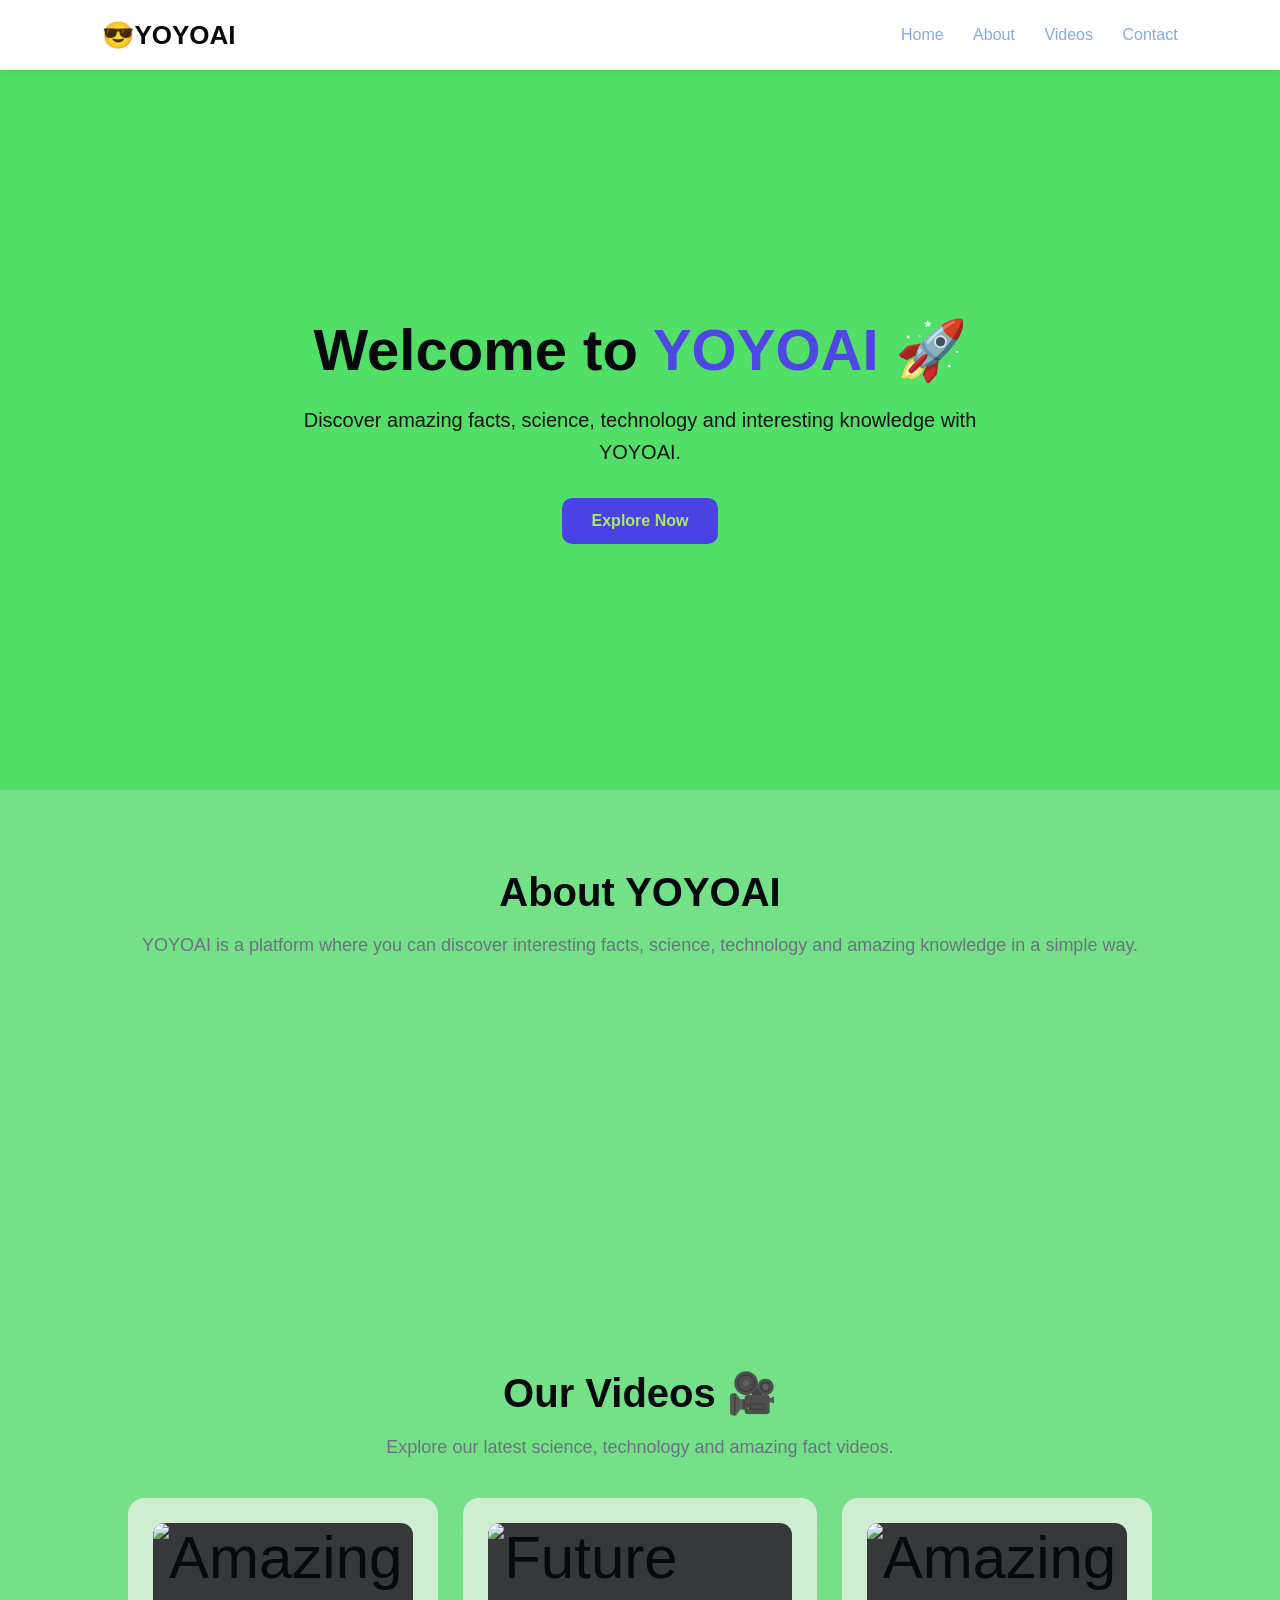
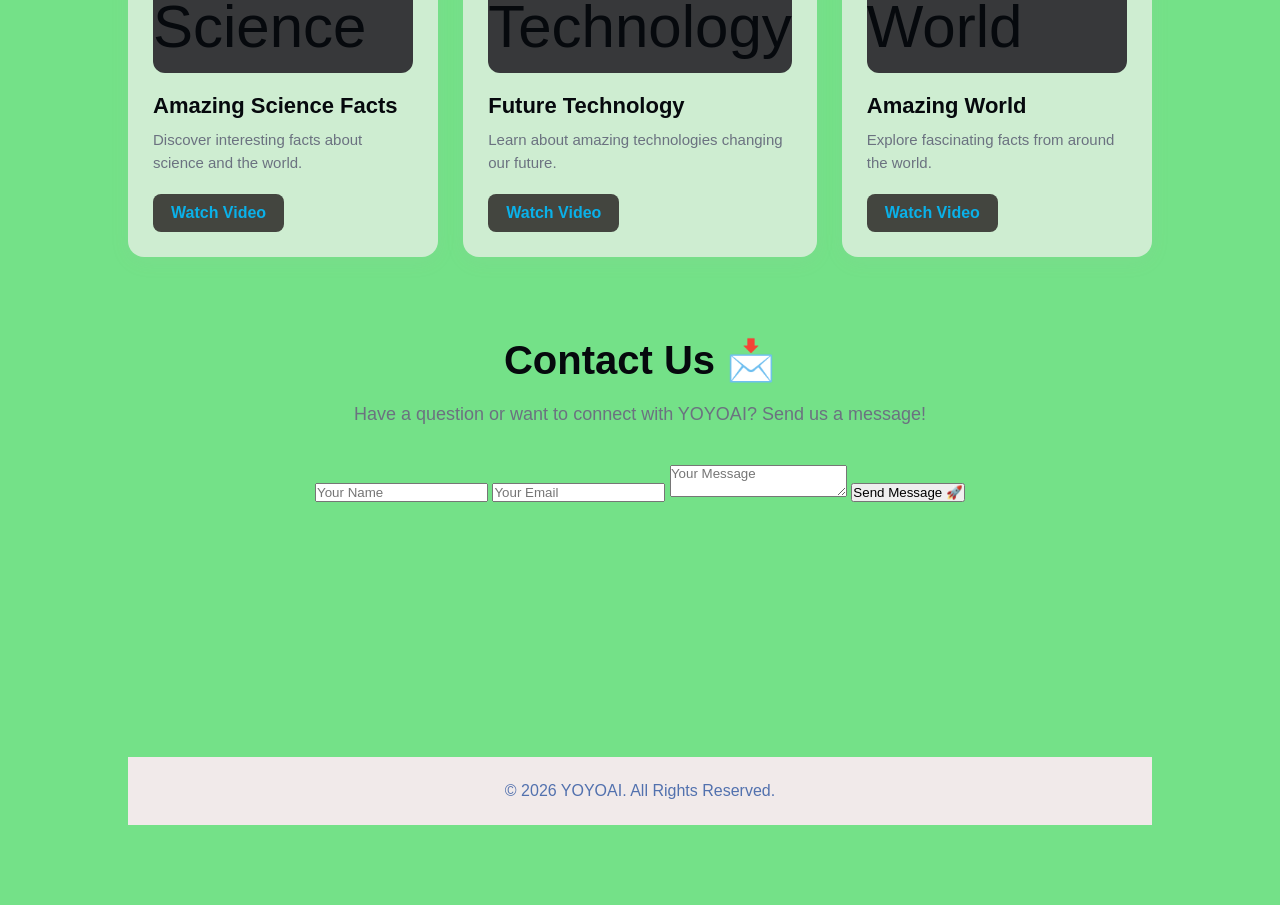
==== index.html @ 41ec7bf0 "Upload YOYOAI website" ====
<!DOCTYPE html>
<html lang="en">
<head>
    <meta charset="UTF-8">
    <meta name="viewport" content="width=device-width, initial-scale=1.0">

    <title>YOYOAI 😍</title>





<style>
.contact-button:hover {
    opacity: 0.9;
    transform: translateY(-2px);
    transition: 0.2s ease;
}

.contact-button:disabled {
    opacity: 0.6;
    cursor: not-allowed;
    transform: none;
}
        * {
            margin: 0;
            padding: 0;
            box-sizing: border-box;
            font-family: Arial, sans-serif;
        }

        html {
            scroll-behavior: smooth;
        }

        body {
            background: #51df67;
            color: #06090d;
        }

        /* NAVBAR */

        nav {
            height: 70px;
            background: white;
            display: flex;
            align-items: center;
            justify-content: space-between;
            padding: 0 8%;
            box-shadow: 0 2px 10px rgba(0,0,0,0.08);

            position: sticky;
            top: 0;
            z-index: 100;
        }

        .logo {
            font-size: 26px;
            font-weight: bold;
            color: #09090c;
        }

        nav a {
            text-decoration: none;
            color: #85a9e1;
            margin-left: 25px;
            font-weight: 500;
        }

        nav a:hover {
            color: #4f46e5;
        }

        /* HOME */

        .hero {
            min-height: 80vh;
            display: flex;
            align-items: center;
            justify-content: center;
            text-align: center;
            padding: 40px 20px;
        }

        .hero-content {
            max-width: 700px;
        }

        .hero h1 {
            font-size: 58px;
            margin-bottom: 20px;
        }

        .hero h1 span {
            color: #4f46e5;
        }

        .hero p {
            font-size: 20px;
            color: #121213;
            line-height: 1.6;
            margin-bottom: 30px;
        }

        .button {
            display: inline-block;
            padding: 14px 30px;
            background: #4a42e2;
            color: rgb(173, 232, 106);
            text-decoration: none;
            border-radius: 10px;
            font-weight: bold;
        }

        .button:hover {
            background: #3730a3;
        }

        /* ABOUT + VIDEOS */

        .section {
            min-height: 500px;
            padding: 80px 10%;
            text-align: center;
            background: rgb(116, 225, 136);
        }

        .section h2 {
            font-size: 40px;
            margin-bottom: 20px;
        }

        .section-intro {
            color: #6b7280;
            font-size: 18px;
            margin-bottom: 40px;
        }

        /* VIDEO CARDS */

        .video-container {
            max-width: 1100px;
            margin: auto;
            display: grid;
            grid-template-columns: repeat(3, 1fr);
            gap: 25px;
        }

        .video-card {
            background: rgb(206, 237, 209);
            padding: 25px;
            border-radius: 16px;
            box-shadow: 0 5px 20px rgba(188, 183, 183, 0.08);
            text-align: left;
            transition: 0.3s;
        }

        .video-card:hover {
            transform: translateY(-8px);
        }

        .video-image {
            height: 150px;
            background: #37383a;
            border-radius: 12px;

            display: flex;
            align-items: center;
            justify-content: center;

            font-size: 60px;
            margin-bottom: 20px;
        }

        .video-card h3 {
            font-size: 22px;
            margin-bottom: 10px;
        }

        .video-card p {
            font-size: 15px;
            color: #6b7280;
            line-height: 1.5;
            margin-bottom: 20px;
        }

        .watch-button {
            display: inline-block;
            padding: 10px 18px;
            background: #43453f;
            color: rgb(10, 177, 233);
            text-decoration: none;
            border-radius: 8px;
            font-weight: bold;
        }

        .watch-button:hover {
            background: #3730a3;
        }

        /* FOOTER */

        footer {
            text-align: center;
            padding: 25px;
            color: #5271ae;
            background: rgb(241, 234, 234);
        }

        /* MOBILE */

        @media (max-width: 800px) {

            .video-container {
                grid-template-columns: 1fr;
            }

            .hero h1 {
                font-size: 40px;
            }

            nav {
                padding: 0 5%;
            }

            nav a {
                margin-left: 10px;
            }
    </style>

    </style>
</head>

<body>

    <!-- NAVBAR -->

    <nav>

        <div class="logo">😎YOYOAI</div>

        <div>

            <a href="#home">Home</a>

            <a href="#about">About</a>

            <a href="#videos">Videos</a>
            <a href="#contact">Contact</a>
        </div>

    </nav>


    <!-- HOME -->

    <section class="hero" id="home">

        <div class="hero-content">

            <h1>
                Welcome to <span>YOYOAI</span> 🚀
            </h1>

            <p>
                Discover amazing facts, science, technology
                and interesting knowledge with YOYOAI.
            </p>

            <a href="#videos" class="button">
                Explore Now
            </a>

        </div>

    </section>


    <!-- ABOUT -->

    <section class="section" id="about">

        <h2>About YOYOAI</h2>

        <p class="section-intro">
            YOYOAI is a platform where you can discover
            interesting facts, science, technology and
            amazing knowledge in a simple way.
        </p>

    </section>


    <!-- VIDEOS -->

    <section class="section" id="videos">

        <h2>Our Videos 🎥</h2>

        <p class="section-intro">
            Explore our latest science, technology and amazing fact videos.
        </p>


        <div class="video-container">


            <!-- CARD 1 -->

            <div class="video-card">

                <div class="video-image">
                    <img src="https://img.youtube.com/vi/SuuAYNn78rc/hqdefault.jpg" alt="Amazing Science Facts" style="width:100%; height:100%; object-fit:cover; border-radius:12px;">
                </div>

                <h3>
                    Amazing Science Facts
                </h3>

                <p>
                    Discover interesting facts about
                    science and the world.
                </p>

                <a href="https://youtu.be/SuuAYNn78rc?si=V8QZ_m-eADxLgUus" class="watch-button">
                    Watch Video
                </a>

            </div>


            <!-- CARD 2 -->

            <div class="video-card">

                <div class="video-image">
                    <img src="https://img.youtube.com/vi/q7Ey4uFuVJw/hqdefault.jpg" alt="Future Technology" style="width:100%; height:100%; object-fit:cover; border-radius:12px;">
                </div>

                <h3>
                    Future Technology
                </h3>

                <p>
                    Learn about amazing technologies
                    changing our future.
                </p>

                <a href="https://youtu.be/bUk1YcCPfpQ?si=2tmlJIdmvmFR48xY" class="watch-button">
                    Watch Video
                </a>

            </div>


            <!-- CARD 3 -->

            <div class="video-card">

                <div class="video-image">
                    <img src="https://img.youtube.com/vi/bUk1YcCPfpQ/hqdefault.jpg" alt="Amazing World" style="width:100%; height:100%; object-fit:cover; border-radius:12px;">
                </div>

                <h3>
                    Amazing World
                </h3>

                <p>
                    Explore fascinating facts from
                    around the world.
                </p>

                <a href="https://youtu.be/q7Ey4uFuVJw?si=_s1H8tKjH6VRMgbb" class="watch-button">
                    Watch Video
                </a>

            </div>


        </div>

    <section class="section" id="contact">
    <h2>Contact Us 📩</h2>

    <p class="section-intro">
        Have a question or want to connect with YOYOAI? Send us a message!
    </p>

    <form class="contact-box" action="https://formspree.io/f/xyegjvdl" method="POST">

        <input type="text" name="name" placeholder="Your Name" required>

        <input type="email" name="email" placeholder="Your Email" required>

        <textarea name="message" placeholder="Your Message" required></textarea>
        
    
        <button class="contact-button" type="submit" id="sendButton">
    Send Message 🚀
</button>
    </form>

</section>


    <!-- FOOTER -->

    <footer>

        © 2026 YOYOAI. All Rights Reserved.

    </footer>

<script>
const contactForm = document.querySelector('.contact-box');
const sendButton = document.getElementById('sendButton');

contactForm.addEventListener('submit', function () {
    sendButton.disabled = true;
    sendButton.innerText = 'Sending... 🚀';
});
</script>

</body>
</html>
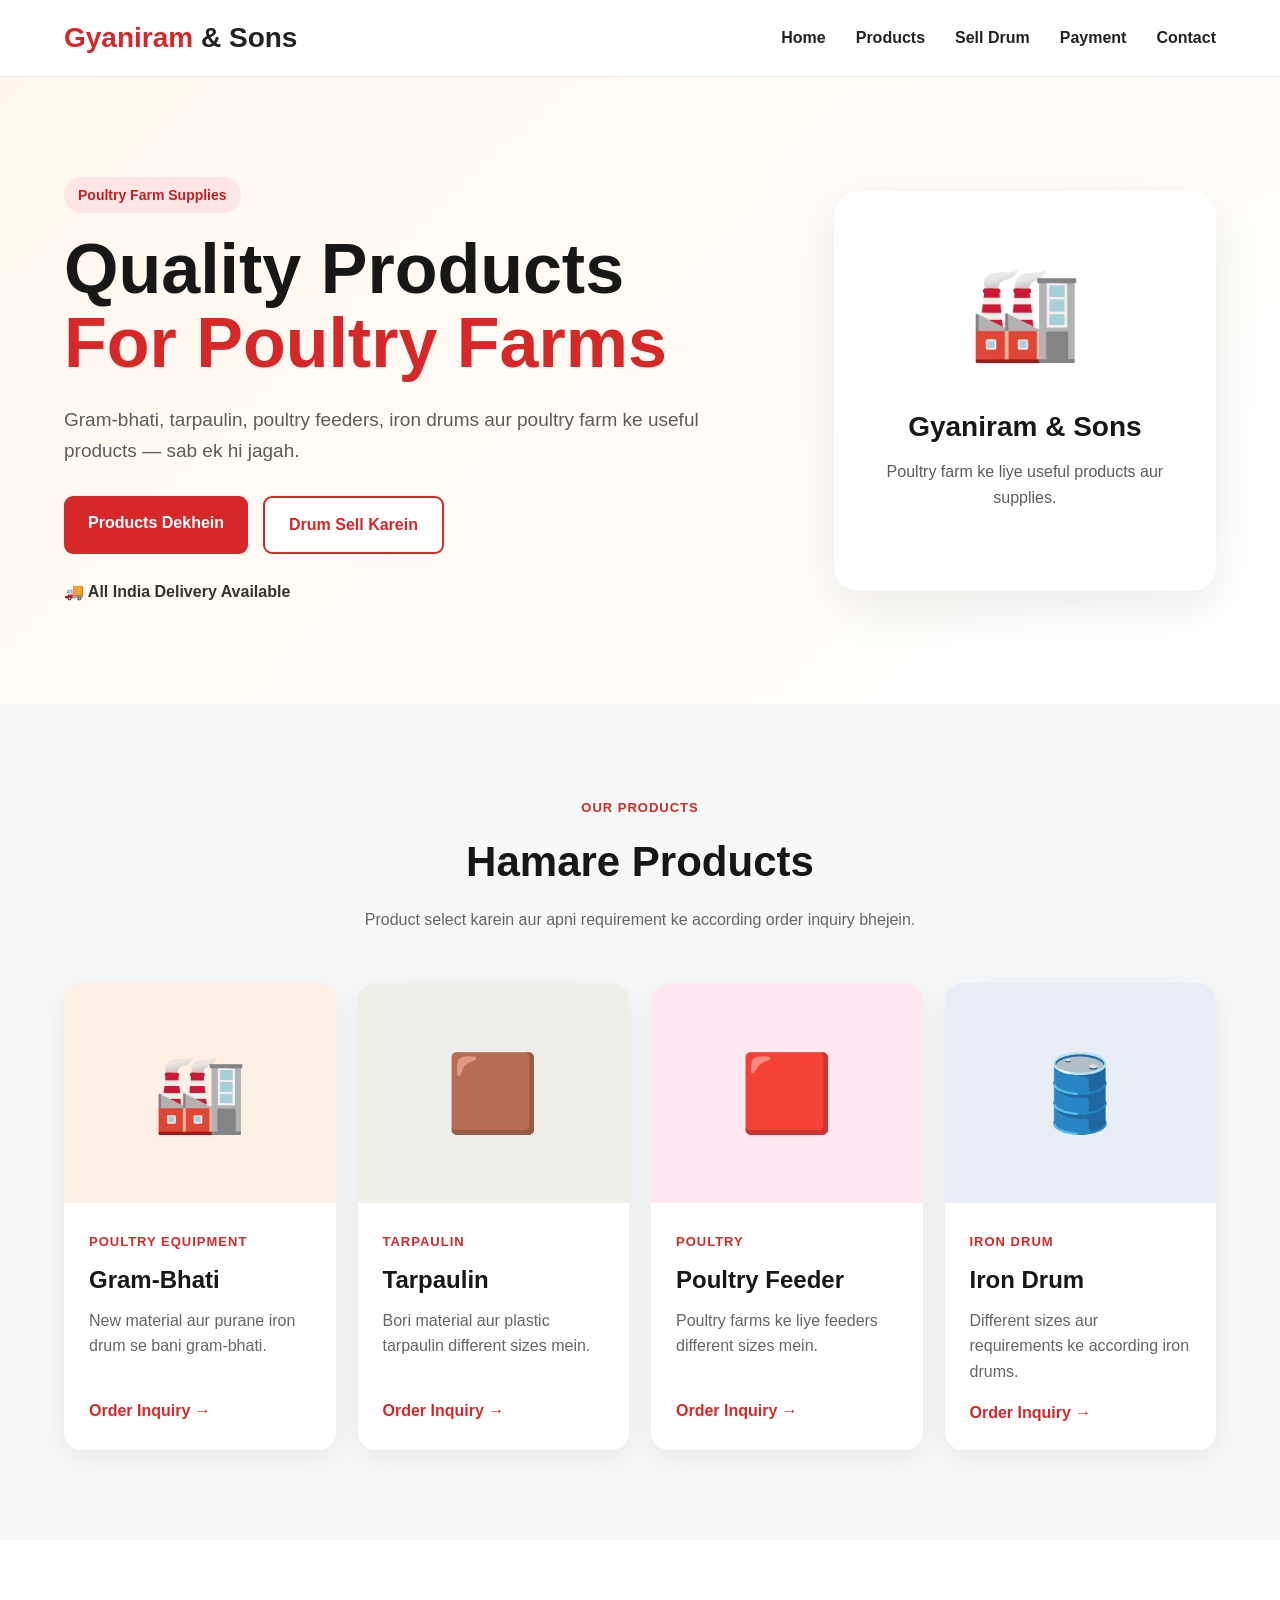
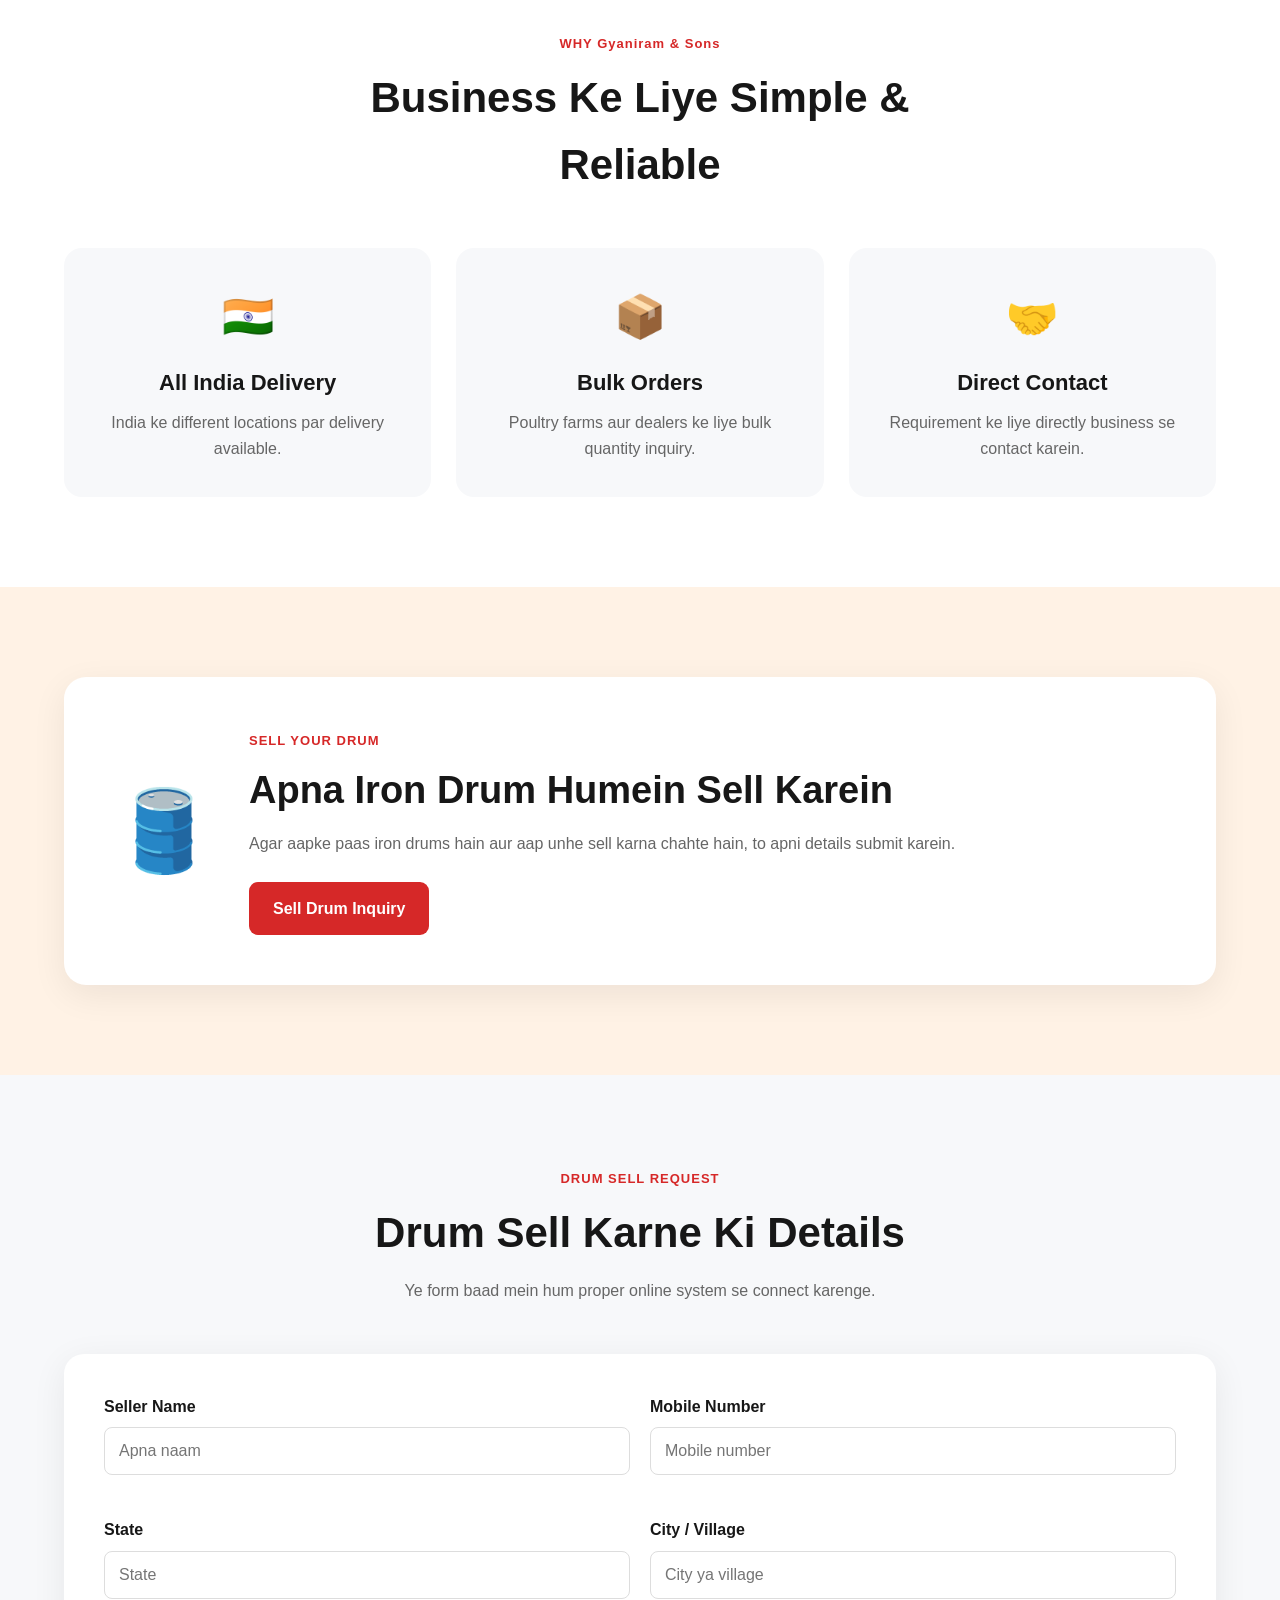
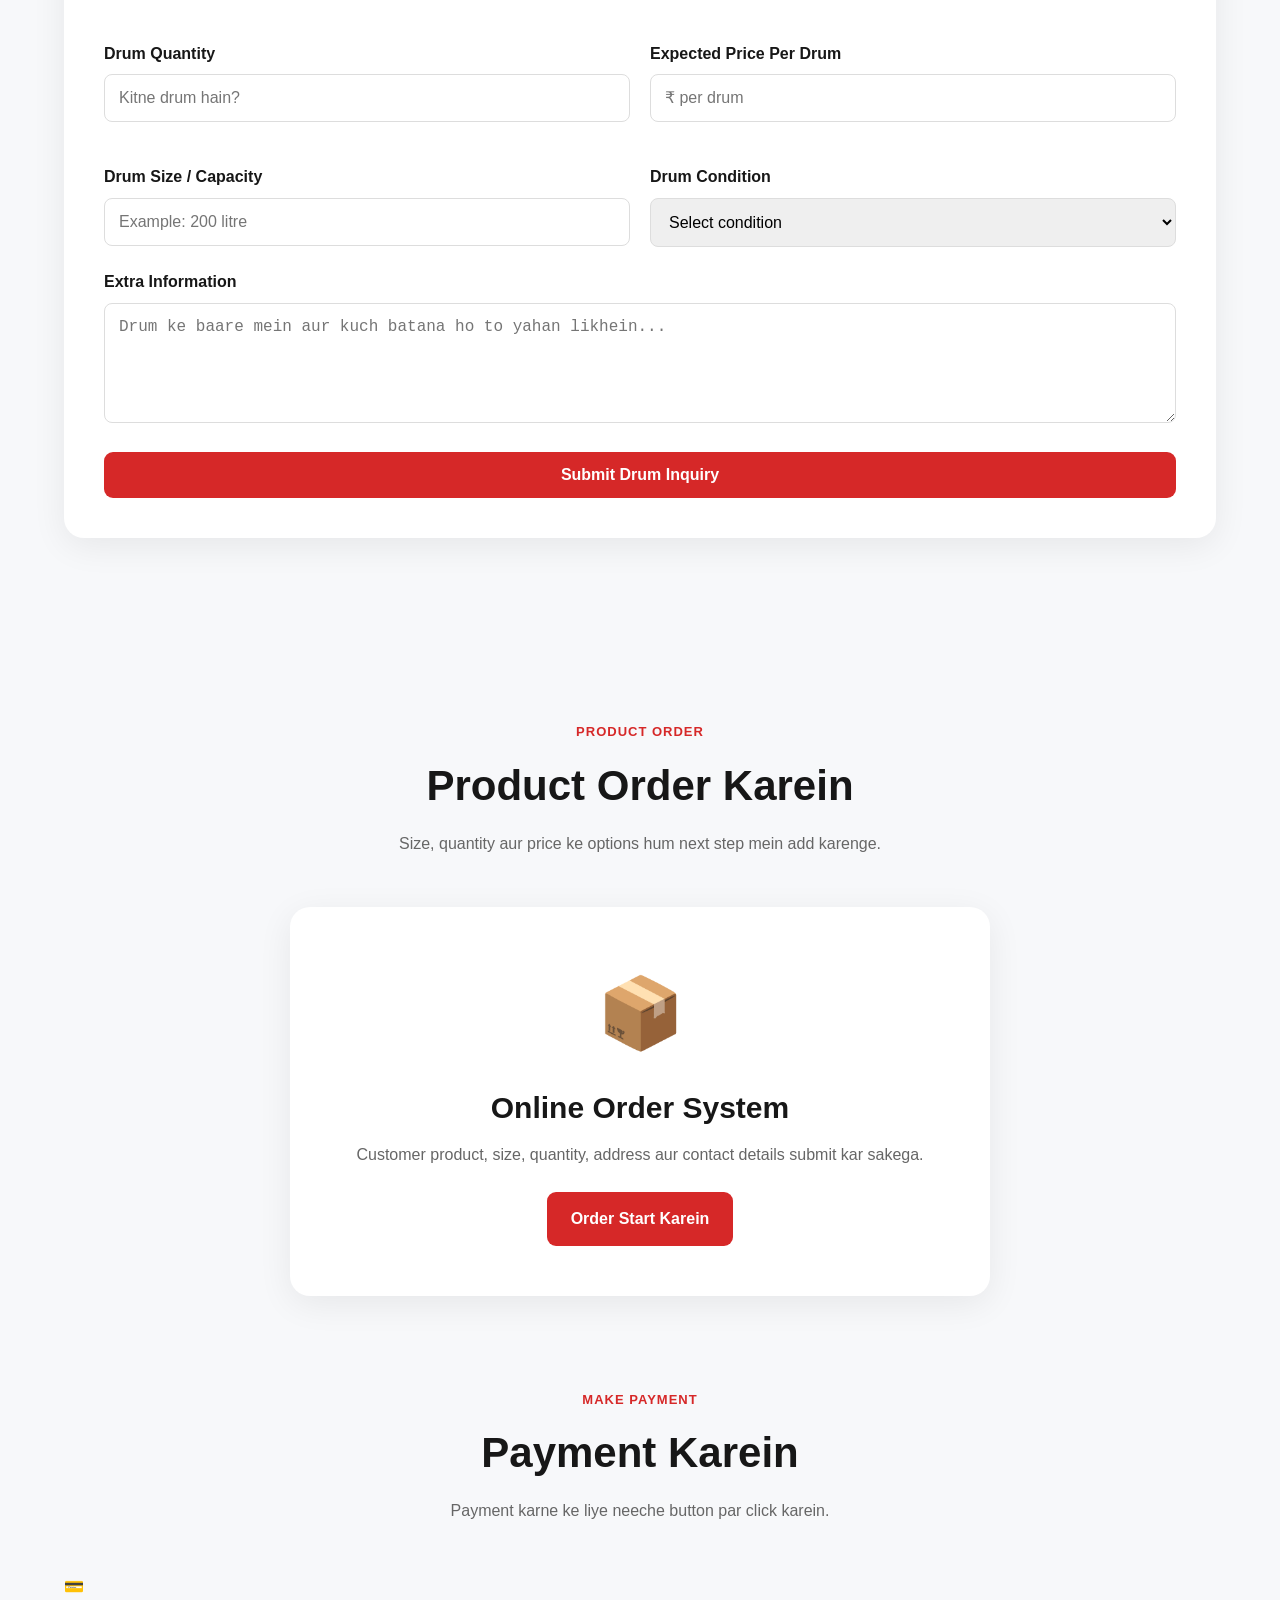
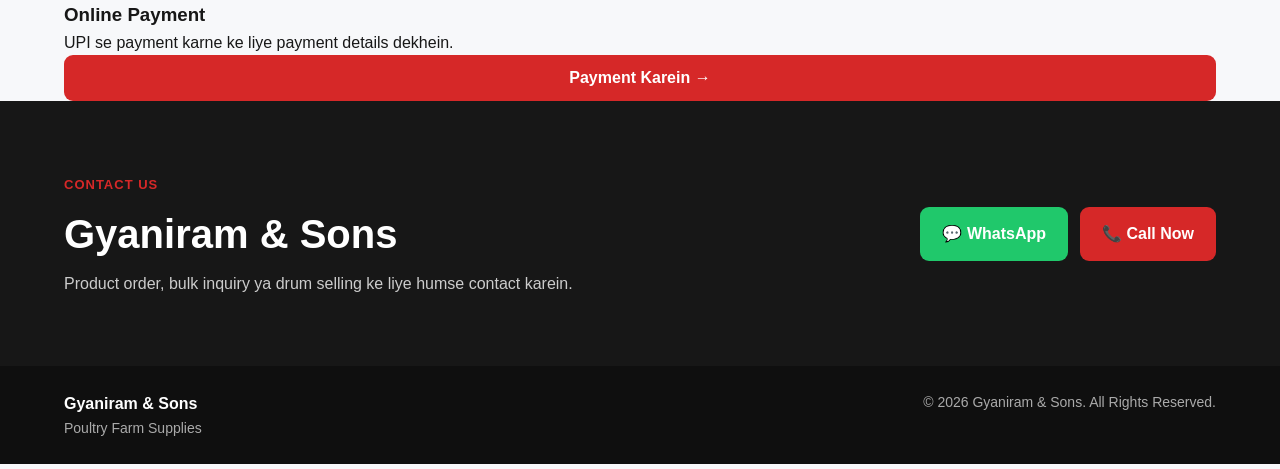
==== commit d58bc47a: "Add files via upload" ====
--- a/index.html
+++ b/index.html
@@ -4,422 +4,645 @@
     <meta charset="UTF-8">
     <meta name="viewport" content="width=device-width, initial-scale=1.0">
 
-    <title>YOYOAI 😍</title>
-
-
-
-
-
-<style>
-.contact-button:hover {
-    opacity: 0.9;
-    transform: translateY(-2px);
-    transition: 0.2s ease;
-}
-
-.contact-button:disabled {
-    opacity: 0.6;
-    cursor: not-allowed;
-    transform: none;
-}
-        * {
-            margin: 0;
-            padding: 0;
-            box-sizing: border-box;
-            font-family: Arial, sans-serif;
-        }
-
-        html {
-            scroll-behavior: smooth;
-        }
-
-        body {
-            background: #51df67;
-            color: #06090d;
-        }
-
-        /* NAVBAR */
-
-        nav {
-            height: 70px;
-            background: white;
-            display: flex;
-            align-items: center;
-            justify-content: space-between;
-            padding: 0 8%;
-            box-shadow: 0 2px 10px rgba(0,0,0,0.08);
-
-            position: sticky;
-            top: 0;
-            z-index: 100;
-        }
-
-        .logo {
-            font-size: 26px;
-            font-weight: bold;
-            color: #09090c;
-        }
-
-        nav a {
-            text-decoration: none;
-            color: #85a9e1;
-            margin-left: 25px;
-            font-weight: 500;
-        }
-
-        nav a:hover {
-            color: #4f46e5;
-        }
-
-        /* HOME */
-
-        .hero {
-            min-height: 80vh;
-            display: flex;
-            align-items: center;
-            justify-content: center;
-            text-align: center;
-            padding: 40px 20px;
-        }
-
-        .hero-content {
-            max-width: 700px;
-        }
-
-        .hero h1 {
-            font-size: 58px;
-            margin-bottom: 20px;
-        }
-
-        .hero h1 span {
-            color: #4f46e5;
-        }
-
-        .hero p {
-            font-size: 20px;
-            color: #121213;
-            line-height: 1.6;
-            margin-bottom: 30px;
-        }
-
-        .button {
-            display: inline-block;
-            padding: 14px 30px;
-            background: #4a42e2;
-            color: rgb(173, 232, 106);
-            text-decoration: none;
-            border-radius: 10px;
-            font-weight: bold;
-        }
-
-        .button:hover {
-            background: #3730a3;
-        }
-
-        /* ABOUT + VIDEOS */
-
-        .section {
-            min-height: 500px;
-            padding: 80px 10%;
-            text-align: center;
-            background: rgb(116, 225, 136);
-        }
-
-        .section h2 {
-            font-size: 40px;
-            margin-bottom: 20px;
-        }
-
-        .section-intro {
-            color: #6b7280;
-            font-size: 18px;
-            margin-bottom: 40px;
-        }
-
-        /* VIDEO CARDS */
-
-        .video-container {
-            max-width: 1100px;
-            margin: auto;
-            display: grid;
-            grid-template-columns: repeat(3, 1fr);
-            gap: 25px;
-        }
-
-        .video-card {
-            background: rgb(206, 237, 209);
-            padding: 25px;
-            border-radius: 16px;
-            box-shadow: 0 5px 20px rgba(188, 183, 183, 0.08);
-            text-align: left;
-            transition: 0.3s;
-        }
-
-        .video-card:hover {
-            transform: translateY(-8px);
-        }
-
-        .video-image {
-            height: 150px;
-            background: #37383a;
-            border-radius: 12px;
-
-            display: flex;
-            align-items: center;
-            justify-content: center;
-
-            font-size: 60px;
-            margin-bottom: 20px;
-        }
-
-        .video-card h3 {
-            font-size: 22px;
-            margin-bottom: 10px;
-        }
-
-        .video-card p {
-            font-size: 15px;
-            color: #6b7280;
-            line-height: 1.5;
-            margin-bottom: 20px;
-        }
-
-        .watch-button {
-            display: inline-block;
-            padding: 10px 18px;
-            background: #43453f;
-            color: rgb(10, 177, 233);
-            text-decoration: none;
-            border-radius: 8px;
-            font-weight: bold;
-        }
-
-        .watch-button:hover {
-            background: #3730a3;
-        }
-
-        /* FOOTER */
-
-        footer {
-            text-align: center;
-            padding: 25px;
-            color: #5271ae;
-            background: rgb(241, 234, 234);
-        }
-
-        /* MOBILE */
-
-        @media (max-width: 800px) {
-
-            .video-container {
-                grid-template-columns: 1fr;
-            }
-
-            .hero h1 {
-                font-size: 40px;
-            }
-
-            nav {
-                padding: 0 5%;
-            }
-
-            nav a {
-                margin-left: 10px;
-            }
-    </style>
-
-    </style>
+    <title>Gyaniram & Sons | Poultry Farm Supplies</title>
+
+    <meta name="description" content="Gyaniram & Sons - Poultry farm supplies, gram-bhati, tarpaulin, poultry feeders and iron drums.">
+
+    <link rel="stylesheet" href="style.css">
 </head>
 
 <body>
 
-    <!-- NAVBAR -->
-
-    <nav>
-
-        <div class="logo">😎YOYOAI</div>
-
-        <div>
-
-            <a href="#home">Home</a>
-
-            <a href="#about">About</a>
-
-            <a href="#videos">Videos</a>
-            <a href="#contact">Contact</a>
-        </div>
-
-    </nav>
-
-
-    <!-- HOME -->
-
+    <!-- HEADER -->
+    <header class="header">
+        <div class="container nav-container">
+
+            <a href="#home" class="logo">
+                Gyaniram <span>& Sons</span>
+            </a>
+
+            <nav class="nav">
+                <a href="#home">Home</a>
+                <a href="#products">Products</a>
+                <a href="#sell-drum">Sell Drum</a>
+                <a href="#payment">Payment</a>
+                <a href="#contact">Contact</a>
+            </nav>
+
+        </div>
+    </header>
+
+
+    <!-- HERO -->
     <section class="hero" id="home">
 
-        <div class="hero-content">
-
-            <h1>
-                Welcome to <span>YOYOAI</span> 🚀
-            </h1>
+        <div class="container hero-content">
+
+            <div class="hero-text">
+
+                <div class="small-badge">
+                    Poultry Farm Supplies
+                </div>
+
+                <h1>
+                    Quality Products
+                    <span>For Poultry Farms</span>
+                </h1>
+
+                <p>
+                    Gram-bhati, tarpaulin, poultry feeders,
+                    iron drums aur poultry farm ke useful products —
+                    sab ek hi jagah.
+                </p>
+
+                <div class="hero-buttons">
+
+                    <a href="#products" class="btn btn-primary">
+                        Products Dekhein
+                    </a>
+
+                    <a href="#sell-drum" class="btn btn-outline">
+                        Drum Sell Karein
+                    </a>
+
+                </div>
+
+                <div class="delivery-note">
+                    🚚 All India Delivery Available
+                </div>
+
+            </div>
+
+            <div class="hero-card">
+
+                <div class="hero-icon">
+                    🏭
+                </div>
+
+                <h3>
+                    Gyaniram & Sons
+                </h3>
+
+                <p>
+                    Poultry farm ke liye useful
+                    products aur supplies.
+                </p>
+
+            </div>
+
+        </div>
+
+    </section>
+
+
+    <!-- PRODUCTS -->
+    <section class="products-section" id="products">
+
+        <div class="container">
+
+            <div class="section-heading">
+
+                <span>OUR PRODUCTS</span>
+
+                <h2>
+                    Hamare Products
+                </h2>
+
+                <p>
+                    Product select karein aur apni requirement ke according order inquiry bhejein.
+                </p>
+
+            </div>
+
+
+            <div class="product-grid">
+
+
+                <!-- GRAM BHATI -->
+                <div class="product-card">
+
+                    <div class="product-image gram">
+                        🏭
+                    </div>
+
+                    <div class="product-content">
+
+                        <span class="product-category">
+                            POULTRY EQUIPMENT
+                        </span>
+
+                        <h3>
+                            Gram-Bhati
+                        </h3>
+
+                        <p>
+                            New material aur purane iron drum
+                            se bani gram-bhati.
+                        </p>
+
+                        <a href="https://wa.me/918708098125?text=Namaste%20Gyaniram%20%26%20Sons%2C%20mujhe%20Gram-Bhati%20ke%20baare%20mein%20order%20inquiry%20karni%20hai." target="_blank" class="product-link">
+                            Order Inquiry →
+                        </a>
+
+                    </div>
+
+                </div>
+
+
+                <!-- TARPAULIN -->
+                <div class="product-card">
+
+                    <div class="product-image tarpaulin">
+                        🟫
+                    </div>
+
+                    <div class="product-content">
+
+                        <span class="product-category">
+                            TARPAULIN
+                        </span>
+
+                        <h3>
+                            Tarpaulin
+                        </h3>
+
+                        <p>
+                            Bori material aur plastic tarpaulin
+                            different sizes mein.
+                        </p>
+
+                        <a href="https://wa.me/918708098125?text=Namaste%20Gyaniram%20%26%20Sons%2C%20mujhe%20Tarpaulin%20ke%20baare%20mein%20order%20inquiry%20karni%20hai." target="_blank" class="product-link">
+                            Order Inquiry →
+                        </a>
+
+                    </div>
+
+                </div>
+
+
+                <!-- FEEDER -->
+                <div class="product-card">
+
+                    <div class="product-image feeder">
+                        🟥
+                    </div>
+
+                    <div class="product-content">
+
+                        <span class="product-category">
+                            POULTRY
+                        </span>
+
+                        <h3>
+                            Poultry Feeder
+                        </h3>
+
+                        <p>
+                            Poultry farms ke liye feeders
+                            different sizes mein.
+                        </p>
+
+                        <a href="https://wa.me/918708098125?text=Namaste%20Gyaniram%20%26%20Sons%2C%20mujhe%20Poultry%20Feeder%20ke%20baare%20mein%20order%20inquiry%20karni%20hai." target="_blank" class="product-link">
+                            Order Inquiry →
+                        </a>
+
+                    </div>
+
+                </div>
+
+
+                <!-- DRUM -->
+                <div class="product-card">
+
+                    <div class="product-image drum">
+                        🛢️
+                    </div>
+
+                    <div class="product-content">
+
+                        <span class="product-category">
+                            IRON DRUM
+                        </span>
+
+                        <h3>
+                            Iron Drum
+                        </h3>
+
+                        <p>
+                            Different sizes aur requirements
+                            ke according iron drums.
+                        </p>
+
+                        <a href="https://wa.me/918708098125?text=Namaste%20Gyaniram%20%26%20Sons%2C%20mujhe%20Iron%20Drum%20ke%20baare%20mein%20order%20inquiry%20karni%20hai." target="_blank" class="product-link">
+                            Order Inquiry →
+                        </a>
+
+                    </div>
+
+                </div>
+
+            </div>
+
+        </div>
+
+    </section>
+
+
+    <!-- WHY US -->
+    <section class="why-section">
+
+        <div class="container">
+
+            <div class="section-heading">
+
+                <span>WHY Gyaniram & Sons</span>
+
+                <h2>
+                    Business Ke Liye Simple & Reliable
+                </h2>
+
+            </div>
+
+
+            <div class="why-grid">
+
+                <div class="why-card">
+                    <div>🇮🇳</div>
+                    <h3>All India Delivery</h3>
+                    <p>
+                        India ke different locations par
+                        delivery available.
+                    </p>
+                </div>
+
+
+                <div class="why-card">
+                    <div>📦</div>
+                    <h3>Bulk Orders</h3>
+                    <p>
+                        Poultry farms aur dealers ke liye
+                        bulk quantity inquiry.
+                    </p>
+                </div>
+
+
+                <div class="why-card">
+                    <div>🤝</div>
+                    <h3>Direct Contact</h3>
+                    <p>
+                        Requirement ke liye directly
+                        business se contact karein.
+                    </p>
+                </div>
+
+            </div>
+
+        </div>
+
+    </section>
+
+
+    <!-- SELL DRUM -->
+    <section class="sell-section" id="sell-drum">
+
+        <div class="container">
+
+            <div class="sell-box">
+
+                <div class="sell-icon">
+                    🛢️
+                </div>
+
+                <div>
+
+                    <span class="product-category">
+                        SELL YOUR DRUM
+                    </span>
+
+                    <h2>
+                        Apna Iron Drum Humein Sell Karein
+                    </h2>
+
+                    <p>
+                        Agar aapke paas iron drums hain aur
+                        aap unhe sell karna chahte hain,
+                        to apni details submit karein.
+                    </p>
+
+                    <a href="https://wa.me/918708098125?text=Namaste%20Gyaniram%20%26%20Sons%2C%20mere%20paas%20Iron%20Drum%20hain%20aur%20main%20unhe%20sell%20karna%20chahta%20hoon.%20Mujhe%20details%20batani%20hain." target="_blank" class="btn btn-primary">
+                        Sell Drum Inquiry
+                    </a>
+
+                </div>
+
+            </div>
+
+        </div>
+
+    </section>
+
+
+    <!-- SELL FORM -->
+    <section class="form-section" id="sell-form">
+
+        <div class="container form-container">
+
+            <div class="section-heading">
+
+                <span>DRUM SELL REQUEST</span>
+
+                <h2>
+                    Drum Sell Karne Ki Details
+                </h2>
+
+                <p>
+                    Ye form baad mein hum proper online system
+                    se connect karenge.
+                </p>
+
+            </div>
+
+
+            <form id="sellDrumForm" class="business-form">
+
+                <div class="form-grid">
+
+                    <div class="form-group">
+                        <label>Seller Name</label>
+                        <input type="text" placeholder="Apna naam">
+                    </div>
+
+                    <div class="form-group">
+                        <label>Mobile Number</label>
+                        <input type="tel" placeholder="Mobile number">
+                    </div>
+
+                    <div class="form-group">
+                        <label>State</label>
+                        <input type="text" placeholder="State">
+                    </div>
+
+                    <div class="form-group">
+                        <label>City / Village</label>
+                        <input type="text" placeholder="City ya village">
+                    </div>
+
+                    <div class="form-group">
+                        <label>Drum Quantity</label>
+                        <input type="number" placeholder="Kitne drum hain?">
+                    </div>
+
+                    <div class="form-group">
+                        <label>Expected Price Per Drum</label>
+                        <input type="number" placeholder="₹ per drum">
+                    </div>
+
+                    <div class="form-group">
+                        <label>Drum Size / Capacity</label>
+                        <input type="text" placeholder="Example: 200 litre">
+                    </div>
+
+                    <div class="form-group">
+                        <label>Drum Condition</label>
+
+                        <select>
+                            <option>Select condition</option>
+                            <option>New</option>
+                            <option>Good</option>
+                            <option>Used</option>
+                            <option>Damaged</option>
+                        </select>
+
+                    </div>
+
+                </div>
+
+                <div class="form-group">
+
+                    <label>Extra Information</label>
+
+                    <textarea
+                        rows="5"
+                        placeholder="Drum ke baare mein aur kuch batana ho to yahan likhein..."
+                    ></textarea>
+
+                </div>
+
+                <button type="submit" class="btn btn-primary form-button">
+                    Submit Drum Inquiry
+                </button>
+
+            </form>
+
+        </div>
+
+    </section>
+
+
+    <!-- ORDER -->
+    <section class="order-section" id="order">
+
+        <div class="container">
+
+            <div class="section-heading">
+
+                <span>PRODUCT ORDER</span>
+
+                <h2>
+                    Product Order Karein
+                </h2>
+
+                <p>
+                    Size, quantity aur price ke options
+                    hum next step mein add karenge.
+                </p>
+
+            </div>
+
+
+            <div class="order-box">
+
+                <div class="order-icon">
+                    📦
+                </div>
+
+                <h3>
+                    Online Order System
+                </h3>
+
+                <p>
+                    Customer product, size, quantity,
+                    address aur contact details submit kar sakega.
+                </p>
+
+            <a href="https://wa.me/918708098125?text=Namaste%20Gyaniram%20%26%20Sons%2C%20mujhe%20poultry%20products%20ke%20baare%20mein%20order%20karna%20hai." target="_blank" class="btn btn-primary">
+                 Order Start Karein
+            </a>
+                
+
+            </div>
+
+        </div>
+
+    </section>
+     
+    <!-- PAYMENT -->
+<section class="payment-section" id="payment">
+
+    <div class="container">
+
+        <div class="section-heading">
+
+            <span>MAKE PAYMENT</span>
+
+            <h2>
+                Payment Karein
+            </h2>
 
             <p>
-                Discover amazing facts, science, technology
-                and interesting knowledge with YOYOAI.
+                Payment karne ke liye neeche button par click karein.
             </p>
 
-            <a href="#videos" class="button">
-                Explore Now
-            </a>
+        </div>
+
+        <div class="payment-box">
+
+            <div class="payment-icon">
+                💳
+            </div>
+
+            <h3>
+                Online Payment
+            </h3>
+
+            <p>
+                UPI se payment karne ke liye payment details dekhein.
+            </p>
+
+            <button
+                type="button"
+                class="btn btn-primary form-button"
+                id="paymentButton">
+                Payment Karein →
+            </button>
+
+        </div>
+
+    </div>
+
+</section>
+
+
+<!-- PAYMENT POPUP -->
+<div class="payment-modal" id="paymentModal">
+
+    <div class="payment-modal-box">
+
+        <button
+            type="button"
+            class="payment-close"
+            id="paymentClose">
+            ×
+        </button>
+
+        <div class="payment-icon">
+            💳
+        </div>
+
+        <h3>
+         Gyaniram & Sons  
+        </h3>
+
+        <p>
+            Neeche diye gaye UPI number par payment karein.
+        </p>
+
+        <div class="upi-number-box">
+
+            <span>UPI Number</span>
+
+            <strong>
+                8708098125
+            </strong>
+
+        </div>
+
+        <button
+            type="button"
+            class="btn btn-primary"
+            id="copyUpiNumber">
+            📋 Number Copy Karein
+        </button>
+
+        <p class="payment-note">
+            Apna UPI app kholkar is number par payment karein.
+        </p>
+
+    </div>
+
+</div>
+<!-- CONTACT -->
+ <section class="contact-section" id="contact">
+
+        <div class="container contact-container">
+
+            <div>
+
+                <span class="product-category">
+                    CONTACT US
+                </span>
+
+                <h2>
+                    Gyaniram & Sons
+                </h2>
+
+                <p>
+                    Product order, bulk inquiry ya drum selling
+                    ke liye humse contact karein.
+                </p>
+
+            </div>
+
+
+            <div class="contact-buttons">
+
+                <a href="https://wa.me/918708098125" target="_blank" class="contact-btn whatsapp">
+                    💬 WhatsApp
+                </a>
+
+                <a href="tel:+918708098125" class="contact-btn call">
+                    📞 Call Now
+                </a>
+
+            </div>
 
         </div>
 
     </section>
 
 
-    <!-- ABOUT -->
-
-    <section class="section" id="about">
-
-        <h2>About YOYOAI</h2>
-
-        <p class="section-intro">
-            YOYOAI is a platform where you can discover
-            interesting facts, science, technology and
-            amazing knowledge in a simple way.
-        </p>
-
-    </section>
-
-
-    <!-- VIDEOS -->
-
-    <section class="section" id="videos">
-
-        <h2>Our Videos 🎥</h2>
-
-        <p class="section-intro">
-            Explore our latest science, technology and amazing fact videos.
-        </p>
-
-
-        <div class="video-container">
-
-
-            <!-- CARD 1 -->
-
-            <div class="video-card">
-
-                <div class="video-image">
-                    <img src="https://img.youtube.com/vi/SuuAYNn78rc/hqdefault.jpg" alt="Amazing Science Facts" style="width:100%; height:100%; object-fit:cover; border-radius:12px;">
-                </div>
-
-                <h3>
-                    Amazing Science Facts
-                </h3>
-
-                <p>
-                    Discover interesting facts about
-                    science and the world.
-                </p>
-
-                <a href="https://youtu.be/SuuAYNn78rc?si=V8QZ_m-eADxLgUus" class="watch-button">
-                    Watch Video
-                </a>
-
-            </div>
-
-
-            <!-- CARD 2 -->
-
-            <div class="video-card">
-
-                <div class="video-image">
-                    <img src="https://img.youtube.com/vi/q7Ey4uFuVJw/hqdefault.jpg" alt="Future Technology" style="width:100%; height:100%; object-fit:cover; border-radius:12px;">
-                </div>
-
-                <h3>
-                    Future Technology
-                </h3>
-
-                <p>
-                    Learn about amazing technologies
-                    changing our future.
-                </p>
-
-                <a href="https://youtu.be/bUk1YcCPfpQ?si=2tmlJIdmvmFR48xY" class="watch-button">
-                    Watch Video
-                </a>
-
-            </div>
-
-
-            <!-- CARD 3 -->
-
-            <div class="video-card">
-
-                <div class="video-image">
-                    <img src="https://img.youtube.com/vi/bUk1YcCPfpQ/hqdefault.jpg" alt="Amazing World" style="width:100%; height:100%; object-fit:cover; border-radius:12px;">
-                </div>
-
-                <h3>
-                    Amazing World
-                </h3>
-
-                <p>
-                    Explore fascinating facts from
-                    around the world.
-                </p>
-
-                <a href="https://youtu.be/q7Ey4uFuVJw?si=_s1H8tKjH6VRMgbb" class="watch-button">
-                    Watch Video
-                </a>
-
-            </div>
-
-
-        </div>
-
-    <section class="section" id="contact">
-    <h2>Contact Us 📩</h2>
-
-    <p class="section-intro">
-        Have a question or want to connect with YOYOAI? Send us a message!
-    </p>
-
-    <form class="contact-box" action="https://formspree.io/f/xyegjvdl" method="POST">
-
-        <input type="text" name="name" placeholder="Your Name" required>
-
-        <input type="email" name="email" placeholder="Your Email" required>
-
-        <textarea name="message" placeholder="Your Message" required></textarea>
-        
-    
-        <button class="contact-button" type="submit" id="sendButton">
-    Send Message 🚀
-</button>
-    </form>
-
-</section>
-
-
     <!-- FOOTER -->
-
     <footer>
 
-        © 2026 YOYOAI. All Rights Reserved.
+        <div class="container footer-content">
+
+            <div>
+                <strong>Gyaniram & Sons</strong>
+                <p>
+                    Poultry Farm Supplies
+                </p>
+            </div>
+
+            <p>
+                © 2026 Gyaniram & Sons. All Rights Reserved.
+            </p>
+
+        </div>
 
     </footer>
 
-<script>
-const contactForm = document.querySelector('.contact-box');
-const sendButton = document.getElementById('sendButton');
-
-contactForm.addEventListener('submit', function () {
-    sendButton.disabled = true;
-    sendButton.innerText = 'Sending... 🚀';
-});
-</script>
+
+    <script src="script.js"></script>
 
 </body>
 </html>
--- a/style.css
+++ b/style.css
@@ -0,0 +1,638 @@
+* {
+    margin: 0;
+    padding: 0;
+    box-sizing: border-box;
+}
+
+html {
+    scroll-behavior: smooth;
+}
+
+body {
+    font-family: Arial, Helvetica, sans-serif;
+    background: #f7f8fa;
+    color: #171717;
+    line-height: 1.6;
+}
+
+a {
+    text-decoration: none;
+}
+
+.container {
+    width: min(1180px, 90%);
+    margin: auto;
+}
+
+
+/* HEADER */
+
+.header {
+    background: #ffffff;
+    position: sticky;
+    top: 0;
+    z-index: 1000;
+    border-bottom: 1px solid #eeeeee;
+}
+
+.nav-container {
+    min-height: 76px;
+    display: flex;
+    align-items: center;
+    justify-content: space-between;
+}
+
+.logo {
+    font-size: 28px;
+    font-weight: 800;
+    color: #d62828;
+}
+
+.logo span {
+    color: #222222;
+}
+
+.nav {
+    display: flex;
+    gap: 30px;
+}
+
+.nav a {
+    color: #222222;
+    font-weight: 600;
+}
+
+.nav a:hover {
+    color: #d62828;
+}
+
+
+/* HERO */
+
+.hero {
+    background: linear-gradient(135deg, #fff7ed, #ffffff);
+    padding: 100px 0;
+}
+
+.hero-content {
+    display: grid;
+    grid-template-columns: 1.3fr 0.7fr;
+    gap: 60px;
+    align-items: center;
+}
+
+.small-badge {
+    display: inline-block;
+    background: #ffe5e5;
+    color: #c51f1f;
+    padding: 7px 14px;
+    border-radius: 30px;
+    font-size: 14px;
+    font-weight: bold;
+    margin-bottom: 20px;
+}
+
+.hero h1 {
+    font-size: clamp(42px, 6vw, 70px);
+    line-height: 1.05;
+    margin-bottom: 25px;
+}
+
+.hero h1 span {
+    display: block;
+    color: #d62828;
+}
+
+.hero p {
+    font-size: 19px;
+    color: #5c5c5c;
+    max-width: 650px;
+    margin-bottom: 30px;
+}
+
+.hero-buttons {
+    display: flex;
+    gap: 15px;
+    flex-wrap: wrap;
+}
+
+.btn {
+    display: inline-block;
+    padding: 14px 24px;
+    border-radius: 9px;
+    font-weight: 700;
+    border: none;
+    cursor: pointer;
+}
+
+.btn-primary {
+    background: #d62828;
+    color: white;
+}
+
+.btn-primary:hover {
+    background: #b71c1c;
+}
+
+.btn-outline {
+    color: #d62828;
+    border: 2px solid #d62828;
+    background: white;
+}
+
+.btn-outline:hover {
+    background: #fff0f0;
+}
+
+.delivery-note {
+    margin-top: 25px;
+    font-weight: 700;
+    color: #333333;
+}
+
+.hero-card {
+    background: white;
+    padding: 50px 35px;
+    border-radius: 25px;
+    text-align: center;
+    box-shadow: 0 15px 50px rgba(0,0,0,0.08);
+}
+
+.hero-icon {
+    font-size: 90px;
+    margin-bottom: 20px;
+}
+
+.hero-card h3 {
+    font-size: 28px;
+    margin-bottom: 10px;
+}
+
+.hero-card p {
+    font-size: 16px;
+}
+
+
+/* SECTIONS */
+
+.products-section,
+.why-section,
+.form-section,
+.order-section {
+    padding: 90px 0;
+}
+
+.section-heading {
+    text-align: center;
+    max-width: 700px;
+    margin: 0 auto 50px;
+}
+
+.section-heading span,
+.product-category {
+    color: #d62828;
+    font-size: 13px;
+    font-weight: 800;
+    letter-spacing: 1px;
+}
+
+.section-heading h2 {
+    font-size: 42px;
+    margin: 8px 0 12px;
+}
+
+.section-heading p {
+    color: #666666;
+}
+
+
+/* PRODUCTS */
+
+.product-grid {
+    display: grid;
+    grid-template-columns: repeat(4, 1fr);
+    gap: 22px;
+}
+
+.product-card {
+    background: white;
+    border-radius: 18px;
+    overflow: hidden;
+    box-shadow: 0 8px 30px rgba(0,0,0,0.07);
+    transition: 0.25s;
+}
+
+.product-card:hover {
+    transform: translateY(-6px);
+}
+
+.product-image {
+    height: 220px;
+    display: flex;
+    justify-content: center;
+    align-items: center;
+    font-size: 75px;
+}
+
+.product-image.gram {
+    background: #fff0e6;
+}
+
+.product-image.tarpaulin {
+    background: #f0eee9;
+}
+
+.product-image.feeder {
+    background: #ffe9ee;
+}
+
+.product-image.drum {
+    background: #e9edf5;
+}
+
+.product-content {
+    padding: 25px;
+}
+
+.product-content h3 {
+    font-size: 24px;
+    margin: 8px 0;
+}
+
+.product-content p {
+    color: #666666;
+    min-height: 75px;
+}
+
+.product-link {
+    display: inline-block;
+    margin-top: 15px;
+    color: #d62828;
+    font-weight: 800;
+}
+
+
+/* WHY */
+
+.why-section {
+    background: white;
+}
+
+.why-grid {
+    display: grid;
+    grid-template-columns: repeat(3, 1fr);
+    gap: 25px;
+}
+
+.why-card {
+    background: #f7f8fa;
+    border-radius: 18px;
+    padding: 35px;
+    text-align: center;
+}
+
+.why-card div {
+    font-size: 42px;
+    margin-bottom: 15px;
+}
+
+.why-card h3 {
+    font-size: 22px;
+    margin-bottom: 10px;
+}
+
+.why-card p {
+    color: #666666;
+}
+
+
+/* SELL */
+
+.sell-section {
+    background: #fff2e5;
+    padding: 90px 0;
+}
+
+.sell-box {
+    background: white;
+    border-radius: 22px;
+    padding: 50px;
+    display: flex;
+    align-items: center;
+    gap: 35px;
+    box-shadow: 0 10px 35px rgba(0,0,0,0.07);
+}
+
+.sell-icon {
+    font-size: 80px;
+}
+
+.sell-box h2 {
+    font-size: 38px;
+    margin: 8px 0 10px;
+}
+
+.sell-box p {
+    color: #666666;
+    margin-bottom: 25px;
+}
+
+
+/* FORMS */
+
+.business-form {
+    background: white;
+    padding: 40px;
+    border-radius: 20px;
+    box-shadow: 0 8px 35px rgba(0,0,0,0.07);
+}
+
+.form-grid {
+    display: grid;
+    grid-template-columns: repeat(2, 1fr);
+    gap: 20px;
+}
+
+.form-group {
+    margin-bottom: 22px;
+}
+
+.form-group label {
+    display: block;
+    font-weight: 700;
+    margin-bottom: 8px;
+}
+
+.form-group input,
+.form-group select,
+.form-group textarea {
+    width: 100%;
+    padding: 14px;
+    border: 1px solid #dddddd;
+    border-radius: 8px;
+    font-size: 16px;
+    outline: none;
+}
+
+.form-group input:focus,
+.form-group select:focus,
+.form-group textarea:focus {
+    border-color: #d62828;
+}
+
+.form-button {
+    width: 100%;
+    font-size: 16px;
+}
+
+
+/* ORDER */
+
+.order-box {
+    background: white;
+    max-width: 700px;
+    margin: auto;
+    padding: 50px;
+    text-align: center;
+    border-radius: 20px;
+    box-shadow: 0 8px 35px rgba(0,0,0,0.07);
+}
+
+.order-icon {
+    font-size: 70px;
+}
+
+.order-box h3 {
+    font-size: 30px;
+    margin: 15px 0 10px;
+}
+
+.order-box p {
+    color: #666666;
+    margin-bottom: 25px;
+}
+
+
+/* CONTACT */
+
+.contact-section {
+    background: #171717;
+    color: white;
+    padding: 70px 0;
+}
+
+.contact-container {
+    display: flex;
+    justify-content: space-between;
+    align-items: center;
+    gap: 30px;
+}
+
+.contact-section h2 {
+    font-size: 40px;
+    margin: 5px 0;
+}
+
+.contact-section p {
+    color: #cccccc;
+}
+
+.contact-buttons {
+    display: flex;
+    gap: 12px;
+}
+
+.contact-btn {
+    padding: 14px 22px;
+    border-radius: 9px;
+    color: white;
+    font-weight: 700;
+}
+
+.whatsapp {
+    background: #20c86b;
+}
+
+.call {
+    background: #d62828;
+}
+
+
+/* FOOTER */
+
+footer {
+    background: #0f0f0f;
+    color: #aaaaaa;
+    padding: 25px 0;
+}
+
+.footer-content {
+    display: flex;
+    justify-content: space-between;
+    gap: 20px;
+}
+
+.footer-content strong {
+    color: white;
+}
+
+.footer-content p {
+    font-size: 14px;
+}
+
+
+/* MOBILE */
+
+@media (max-width: 900px) {
+
+    .hero-content {
+        grid-template-columns: 1fr;
+    }
+
+    .product-grid {
+        grid-template-columns: repeat(2, 1fr);
+    }
+
+    .why-grid {
+        grid-template-columns: 1fr;
+    }
+
+    .sell-box {
+        flex-direction: column;
+        text-align: center;
+    }
+
+    .contact-container {
+        flex-direction: column;
+        text-align: center;
+    }
+
+}
+
+
+@media (max-width: 600px) {
+
+    .nav {
+        display: none;
+    }
+
+    .logo {
+        font-size: 23px;
+    }
+
+    .hero {
+        padding: 70px 0;
+    }
+
+    .hero h1 {
+        font-size: 42px;
+    }
+
+    .product-grid {
+        grid-template-columns: 1fr;
+    }
+
+    .form-grid {
+        grid-template-columns: 1fr;
+    }
+
+    .business-form {
+        padding: 25px;
+    }
+
+    .sell-box {
+        padding: 30px 20px;
+    }
+
+    .sell-box h2 {
+        font-size: 30px;
+    }
+
+    .section-heading h2 {
+        font-size: 34px;
+    }
+
+    .footer-content {
+        flex-direction: column;
+        text-align: center;
+    }
+
+    .contact-buttons {
+        flex-direction: column;
+        width: 100%;
+    }
+
+    .contact-btn {
+        text-align: center;
+    }
+
+}
+/* PAYMENT POPUP */
+
+.payment-modal {
+    display: none;
+    position: fixed;
+    inset: 0;
+    z-index: 9999;
+    align-items: center;
+    justify-content: center;
+    padding: 20px;
+    background: rgba(0, 0, 0, 0.55);
+}
+
+.payment-modal-box {
+    width: 100%;
+    max-width: 420px;
+    background: #ffffff;
+    padding: 30px 25px;
+    border-radius: 18px;
+    text-align: center;
+    position: relative;
+    box-sizing: border-box;
+}
+
+.payment-modal-box h3 {
+    margin: 10px 0;
+}
+
+.payment-modal-box p {
+    margin: 10px 0 18px;
+    line-height: 1.6;
+}
+
+.payment-close {
+    position: absolute;
+    top: 10px;
+    right: 15px;
+    border: none;
+    background: transparent;
+    font-size: 30px;
+    cursor: pointer;
+}
+
+.upi-number-box {
+    width: 100%;
+    box-sizing: border-box;
+    padding: 15px;
+    margin: 20px 0;
+    border-radius: 12px;
+    background: #f3f3f3;
+    text-align: center;
+}
+
+.upi-number-box span {
+    display: block;
+    font-size: 14px;
+    margin-bottom: 6px;
+}
+
+.upi-number-box strong {
+    display: block;
+    font-size: 22px;
+    letter-spacing: 1px;
+}
+
+.payment-note {
+    font-size: 14px;
+    margin-top: 18px;
+}
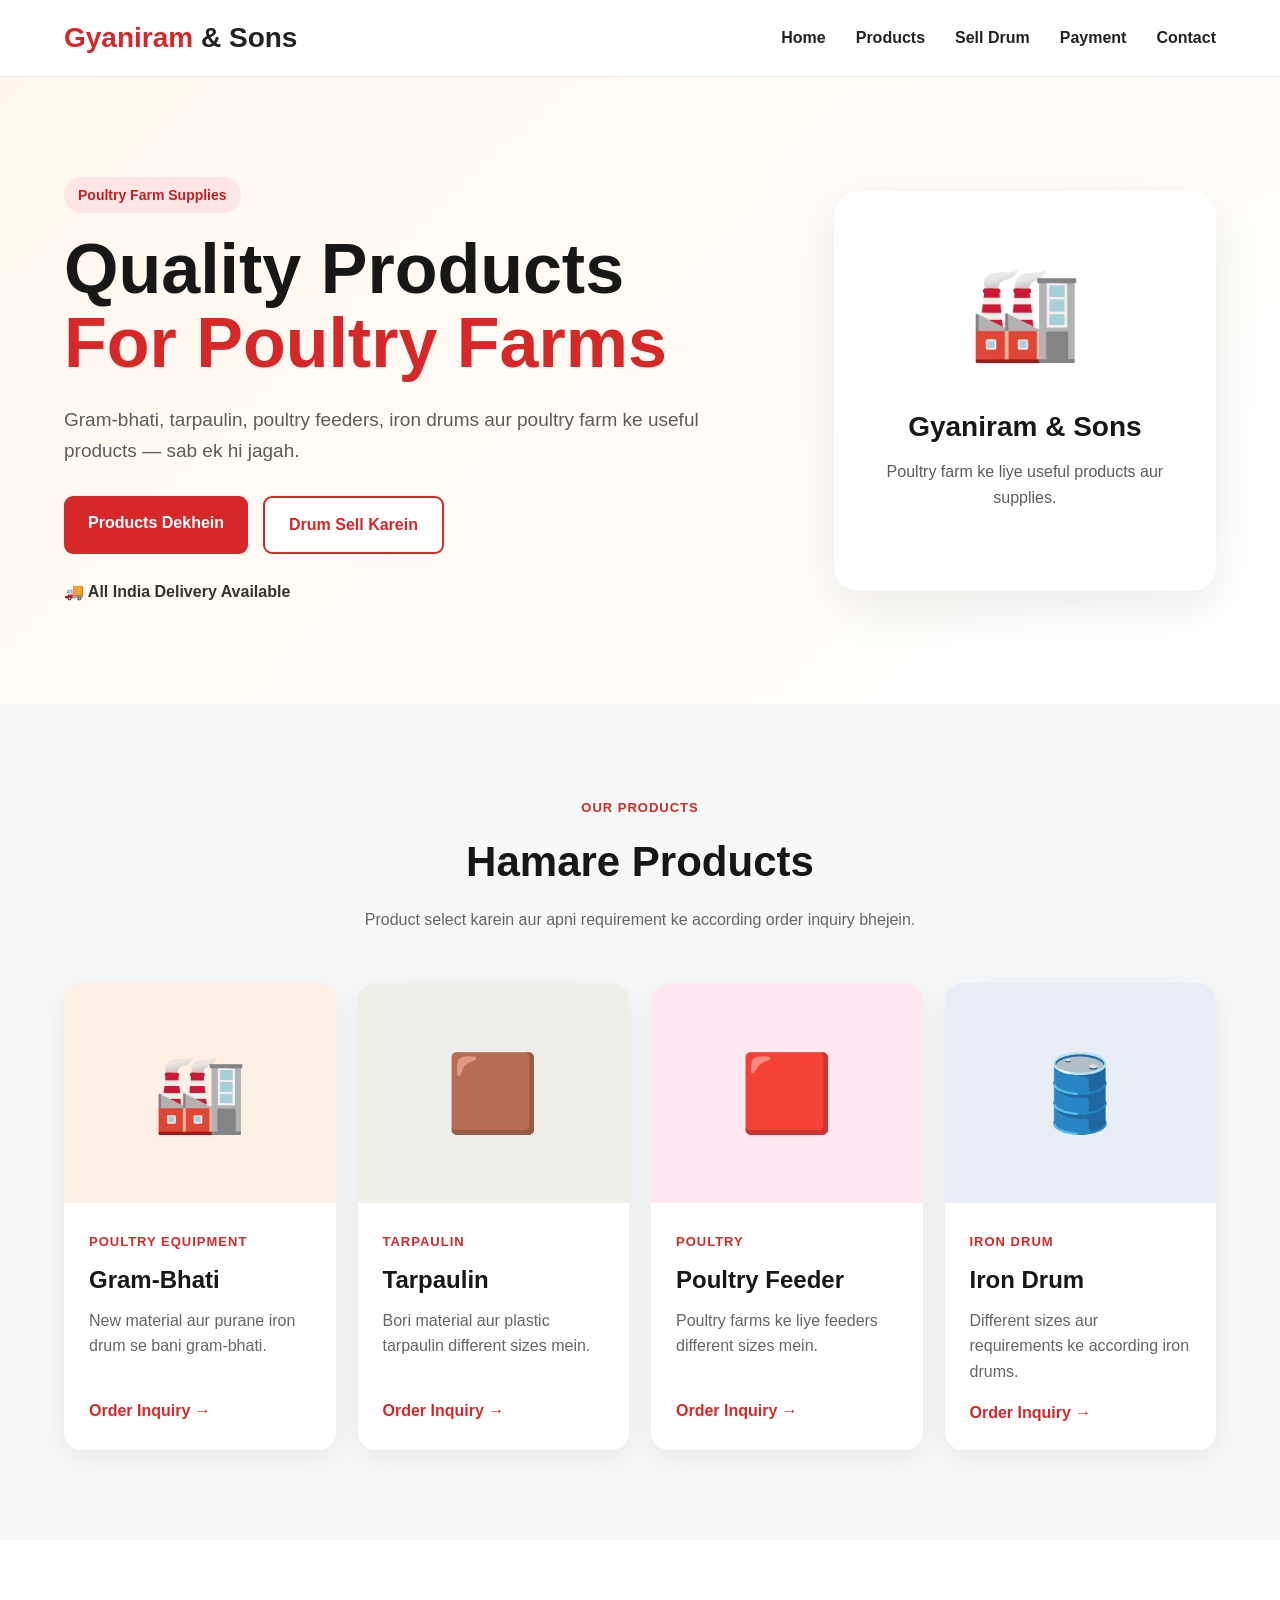
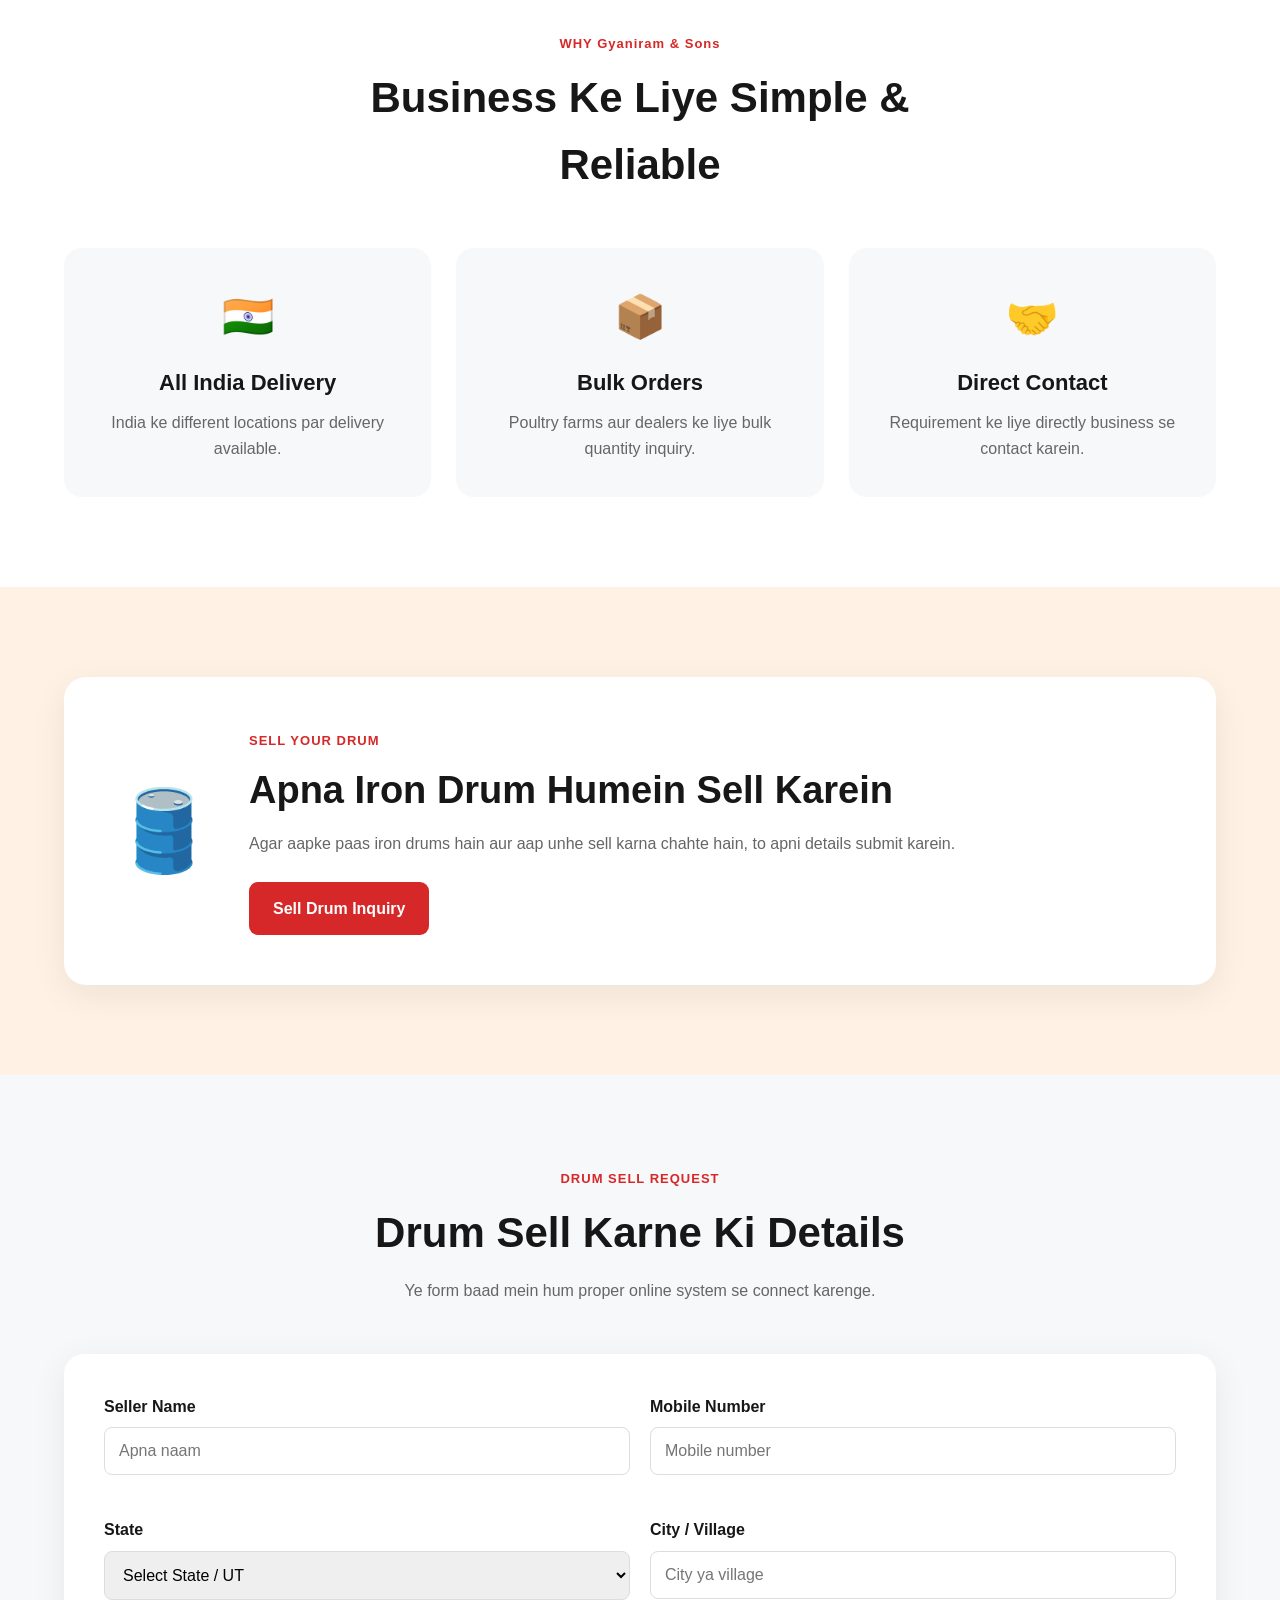
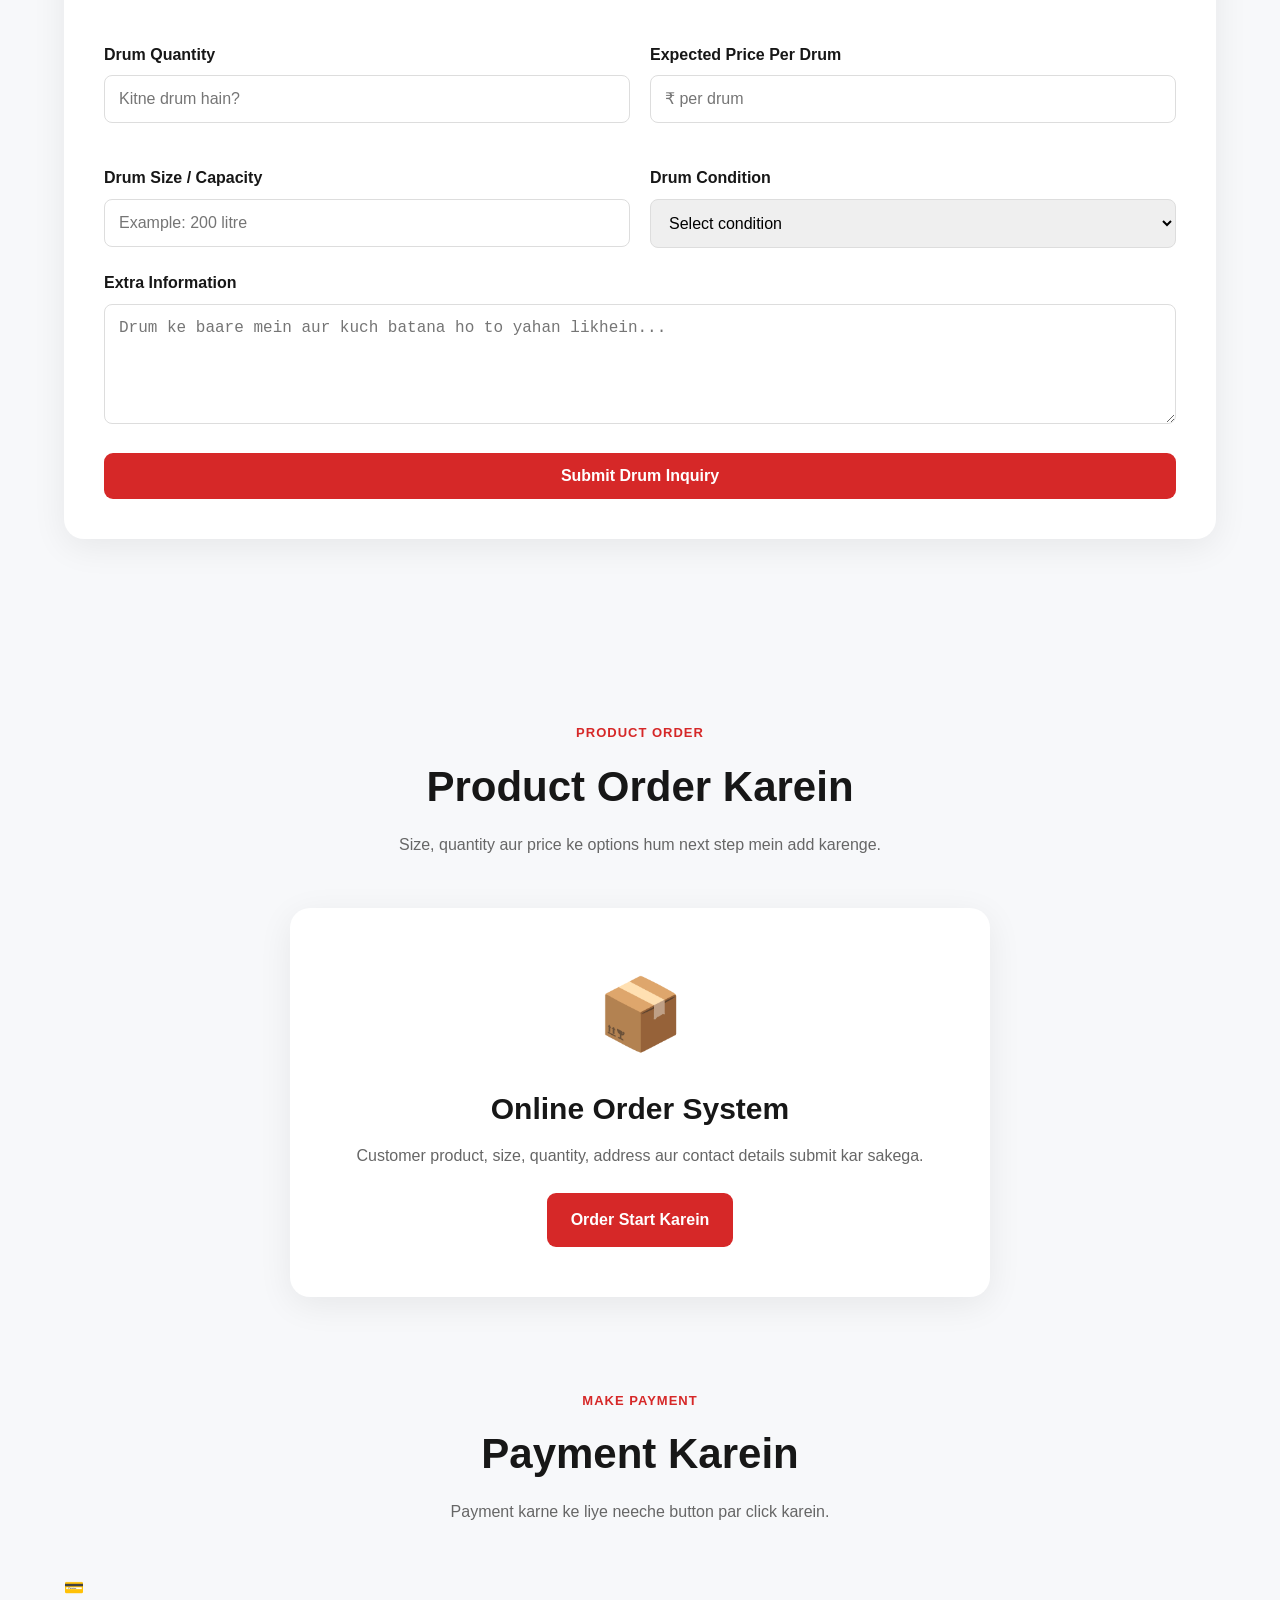
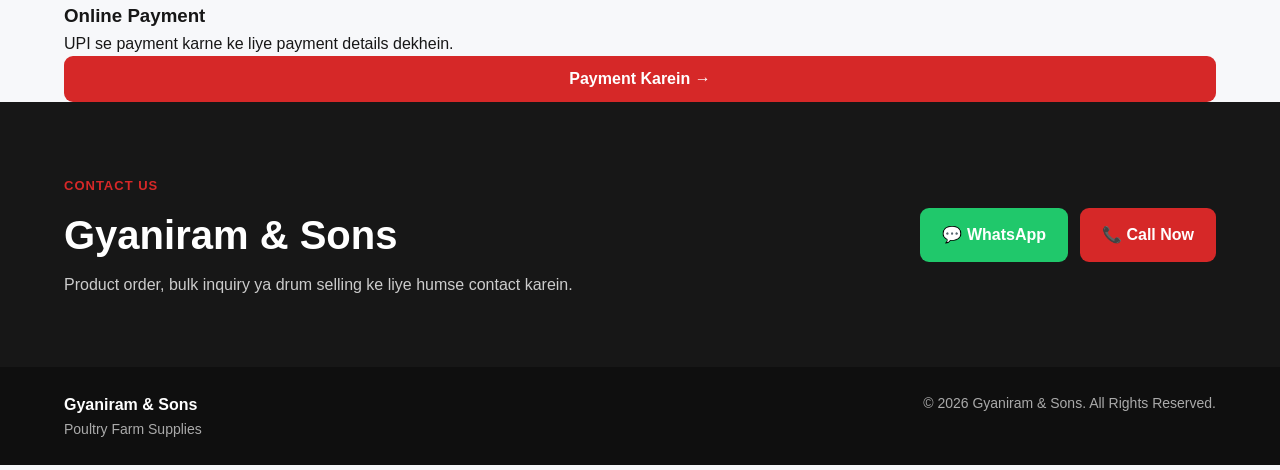
==== commit 98be07a0: "Update index.html" ====
--- a/index.html
+++ b/index.html
@@ -378,9 +378,47 @@
                     </div>
 
                     <div class="form-group">
-                        <label>State</label>
-                        <input type="text" placeholder="State">
-                    </div>
+    <label>State</label>
+    <select name="state" required>
+        <option value="">Select State / UT</option>
+        <option>Andhra Pradesh</option>
+        <option>Arunachal Pradesh</option>
+        <option>Assam</option>
+        <option>Bihar</option>
+        <option>Chhattisgarh</option>
+        <option>Goa</option>
+        <option>Gujarat</option>
+        <option>Haryana</option>
+        <option>Himachal Pradesh</option>
+        <option>Jharkhand</option>
+        <option>Karnataka</option>
+        <option>Kerala</option>
+        <option>Madhya Pradesh</option>
+        <option>Maharashtra</option>
+        <option>Manipur</option>
+        <option>Meghalaya</option>
+        <option>Mizoram</option>
+        <option>Nagaland</option>
+        <option>Odisha</option>
+        <option>Punjab</option>
+        <option>Rajasthan</option>
+        <option>Sikkim</option>
+        <option>Tamil Nadu</option>
+        <option>Telangana</option>
+        <option>Tripura</option>
+        <option>Uttar Pradesh</option>
+        <option>Uttarakhand</option>
+        <option>West Bengal</option>
+        <option>Andaman and Nicobar Islands</option>
+        <option>Chandigarh</option>
+        <option>Dadra and Nagar Haveli and Daman and Diu</option>
+        <option>Delhi</option>
+        <option>Jammu and Kashmir</option>
+        <option>Ladakh</option>
+        <option>Lakshadweep</option>
+        <option>Puducherry</option>
+    </select>
+</div>
 
                     <div class="form-group">
                         <label>City / Village</label>
@@ -645,4 +683,4 @@
     <script src="script.js"></script>
 
 </body>
-</html>+</html>
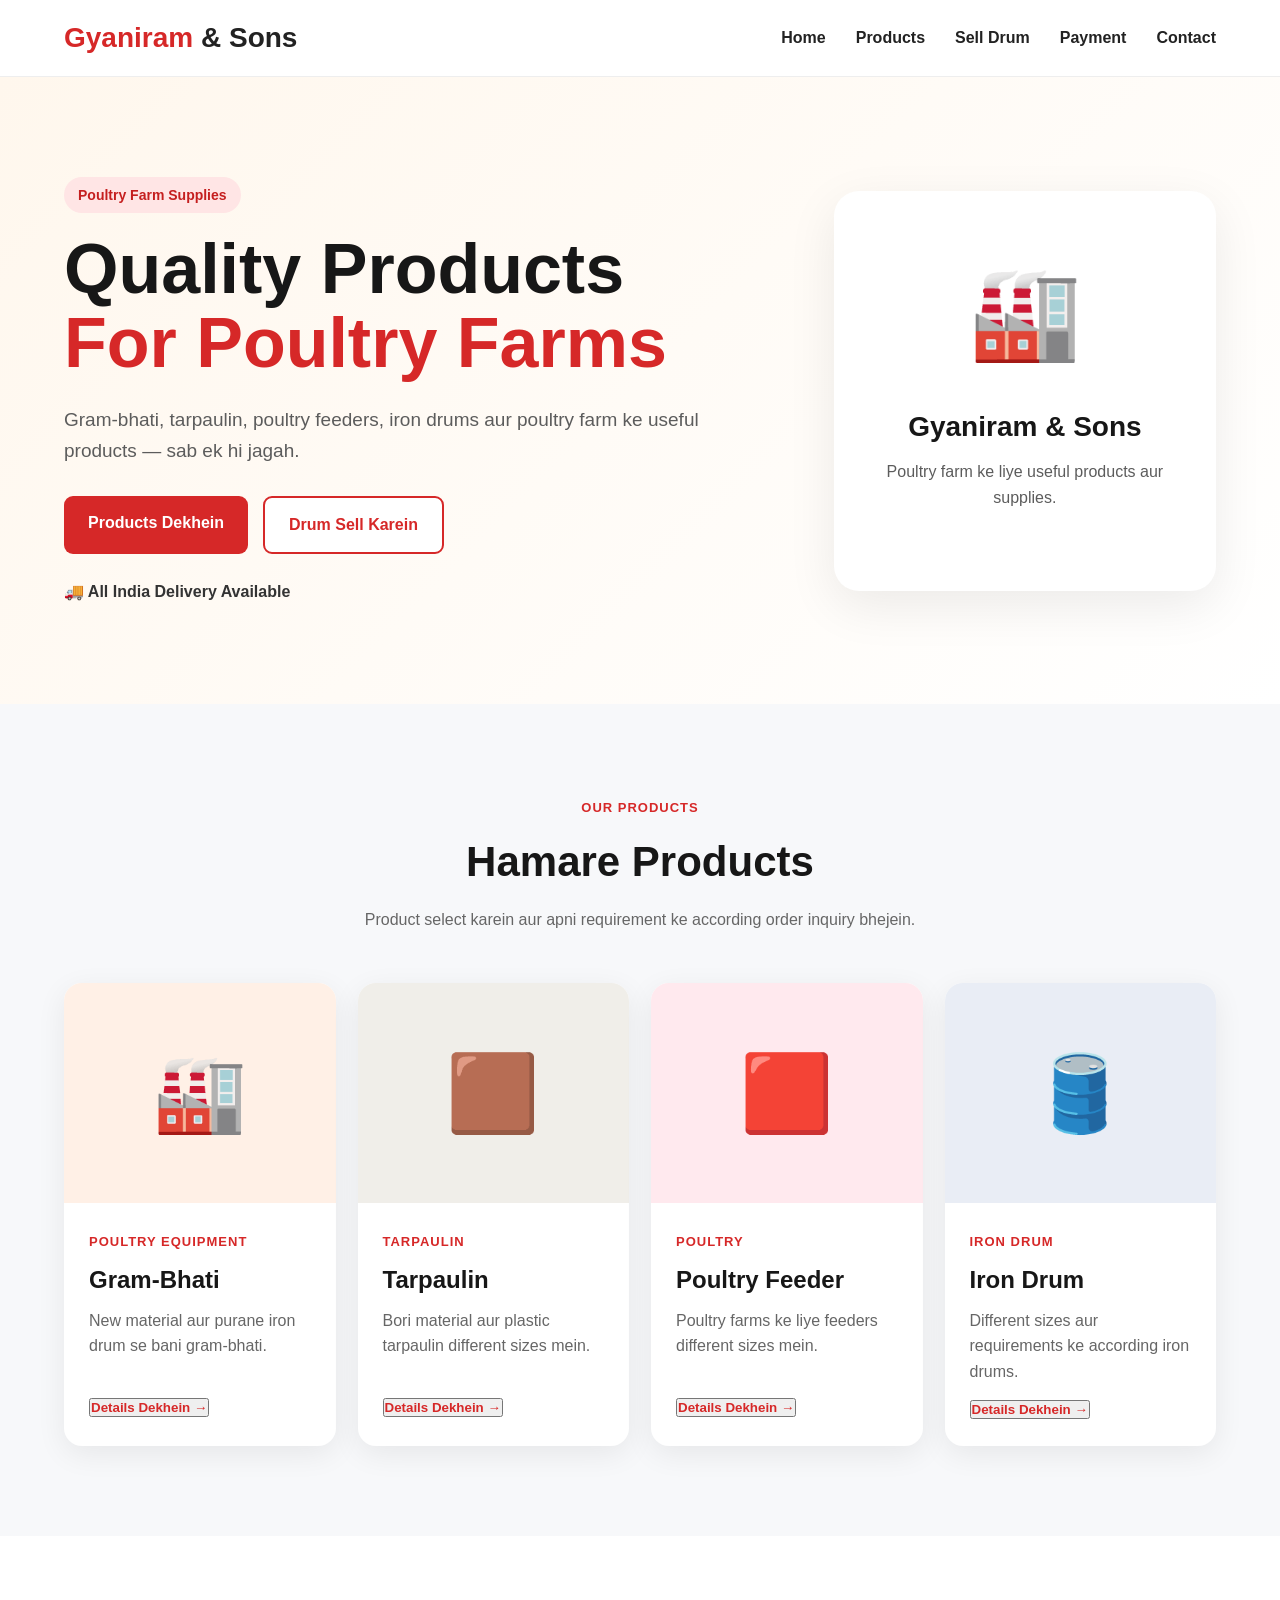
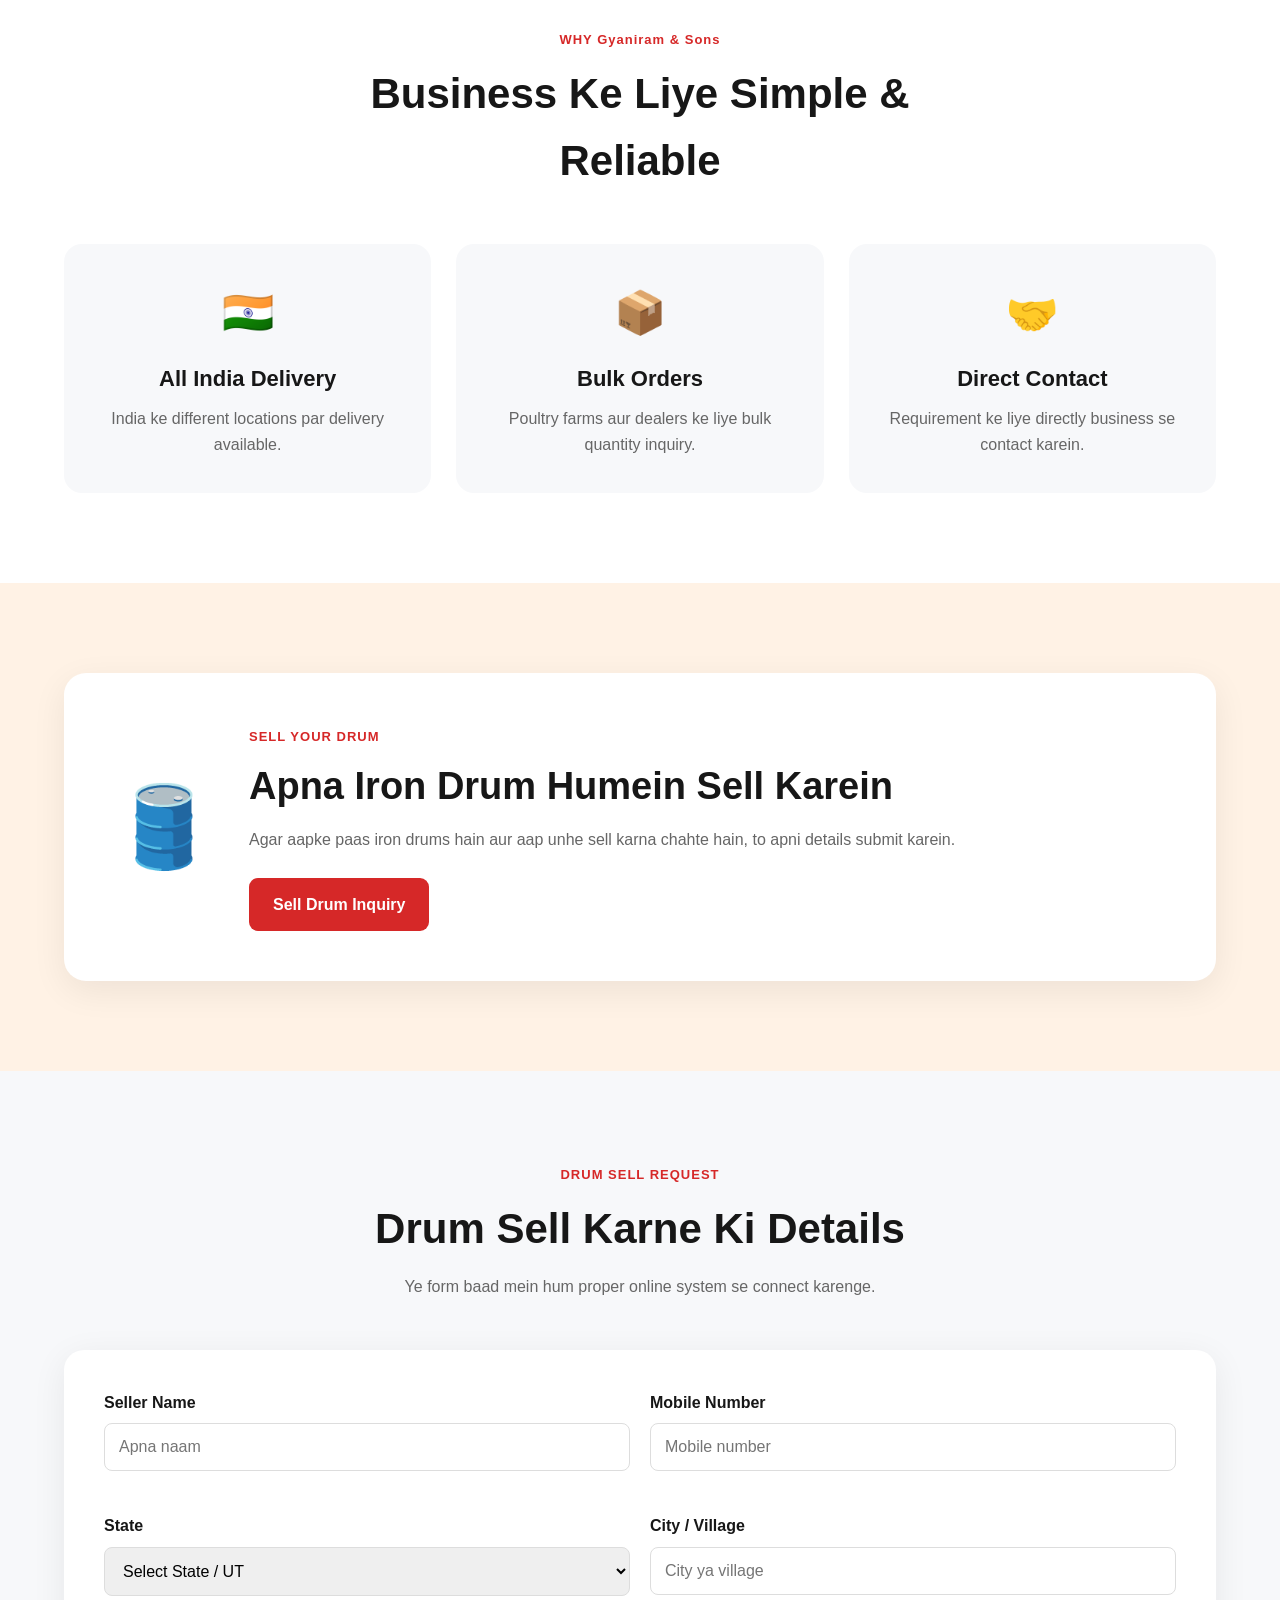
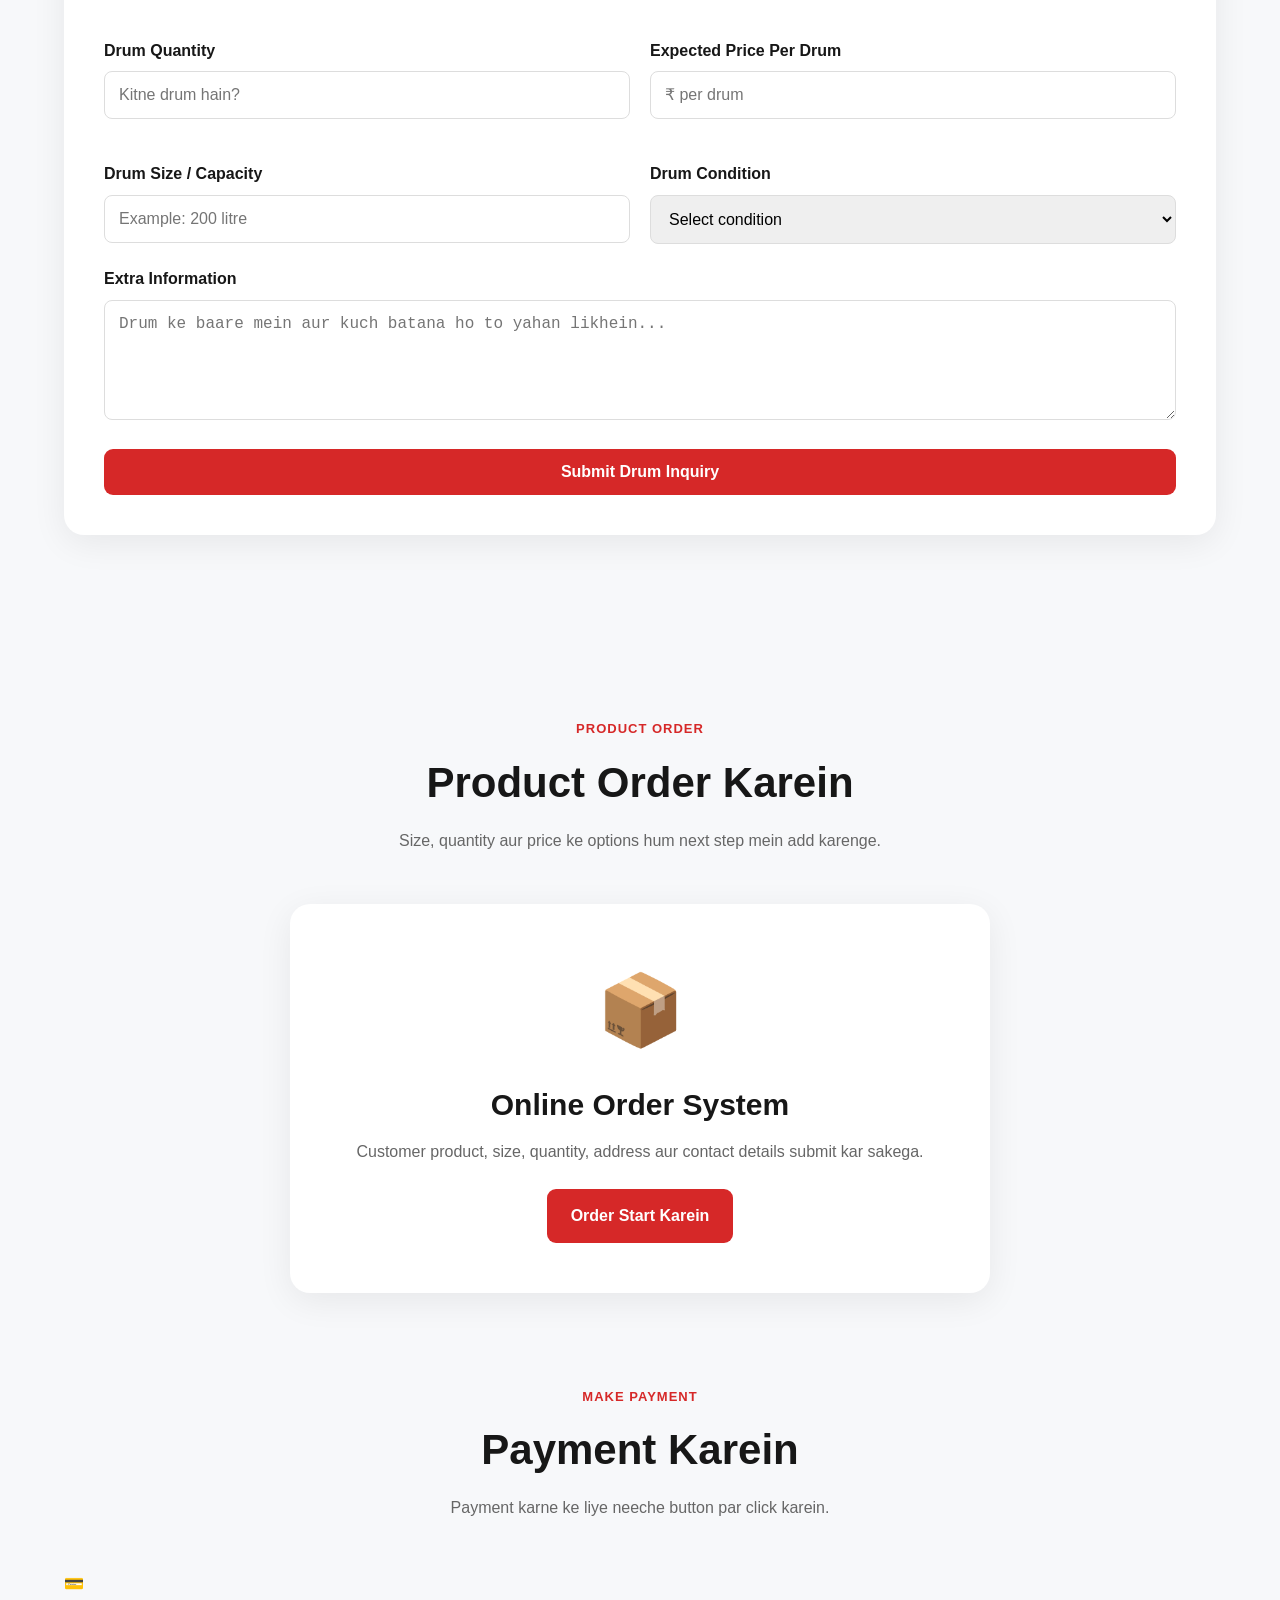
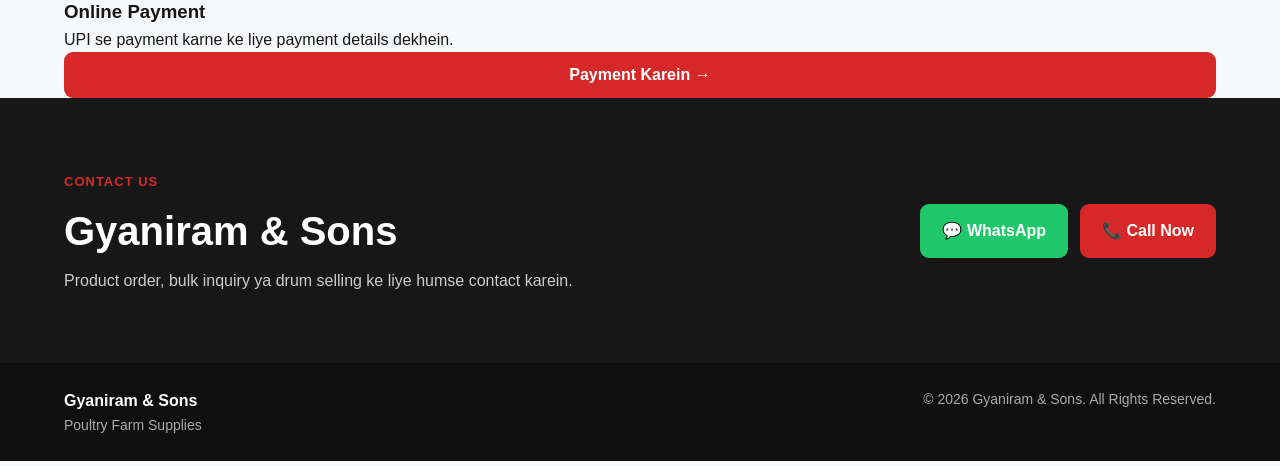
==== commit fea7caaa: "Update index.html" ====
--- a/index.html
+++ b/index.html
@@ -140,9 +140,9 @@
                             se bani gram-bhati.
                         </p>
 
-                        <a href="https://wa.me/918708098125?text=Namaste%20Gyaniram%20%26%20Sons%2C%20mujhe%20Gram-Bhati%20ke%20baare%20mein%20order%20inquiry%20karni%20hai." target="_blank" class="product-link">
-                            Order Inquiry →
-                        </a>
+                       <button class="product-link" onclick="openProductPopup('gram')">
+    Details Dekhein →
+</button>
 
                     </div>
 
@@ -171,9 +171,9 @@
                             different sizes mein.
                         </p>
 
-                        <a href="https://wa.me/918708098125?text=Namaste%20Gyaniram%20%26%20Sons%2C%20mujhe%20Tarpaulin%20ke%20baare%20mein%20order%20inquiry%20karni%20hai." target="_blank" class="product-link">
-                            Order Inquiry →
-                        </a>
+                       <button class="product-link" onclick="openProductPopup('tarpaulin')">
+    Details Dekhein →
+</button>
 
                     </div>
 
@@ -202,9 +202,9 @@
                             different sizes mein.
                         </p>
 
-                        <a href="https://wa.me/918708098125?text=Namaste%20Gyaniram%20%26%20Sons%2C%20mujhe%20Poultry%20Feeder%20ke%20baare%20mein%20order%20inquiry%20karni%20hai." target="_blank" class="product-link">
-                            Order Inquiry →
-                        </a>
+                      <button class="product-link" onclick="openProductPopup('feeder')">
+    Details Dekhein →
+</button>
 
                     </div>
 
@@ -233,9 +233,9 @@
                             ke according iron drums.
                         </p>
 
-                        <a href="https://wa.me/918708098125?text=Namaste%20Gyaniram%20%26%20Sons%2C%20mujhe%20Iron%20Drum%20ke%20baare%20mein%20order%20inquiry%20karni%20hai." target="_blank" class="product-link">
-                            Order Inquiry →
-                        </a>
+                       <button class="product-link" onclick="openProductPopup('drum')">
+    Details Dekhein →
+</button>
 
                     </div>
 
@@ -266,34 +266,34 @@
 
             <div class="why-grid">
 
-                <div class="why-card">
-                    <div>🇮🇳</div>
-                    <h3>All India Delivery</h3>
-                    <p>
-                        India ke different locations par
-                        delivery available.
-                    </p>
-                </div>
-
-
-                <div class="why-card">
-                    <div>📦</div>
-                    <h3>Bulk Orders</h3>
-                    <p>
-                        Poultry farms aur dealers ke liye
-                        bulk quantity inquiry.
-                    </p>
-                </div>
-
-
-                <div class="why-card">
-                    <div>🤝</div>
-                    <h3>Direct Contact</h3>
-                    <p>
-                        Requirement ke liye directly
-                        business se contact karein.
-                    </p>
-                </div>
+    <div class="why-card" onclick="openWhyPopup('delivery')">
+        <div>🇮🇳</div>
+        <h3>All India Delivery</h3>
+        <p>
+            India ke different locations par
+            delivery available.
+        </p>
+    </div>
+
+    <div class="why-card" onclick="openWhyPopup('bulk')">
+        <div>📦</div>
+        <h3>Bulk Orders</h3>
+        <p>
+            Poultry farms aur dealers ke liye
+            bulk quantity inquiry.
+        </p>
+    </div>
+
+    <div class="why-card" onclick="openWhyPopup('contact')">
+        <div>🤝</div>
+        <h3>Direct Contact</h3>
+        <p>
+            Requirement ke liye directly
+            business se contact karein.
+        </p>
+    </div>
+
+</div>
 
             </div>
 
